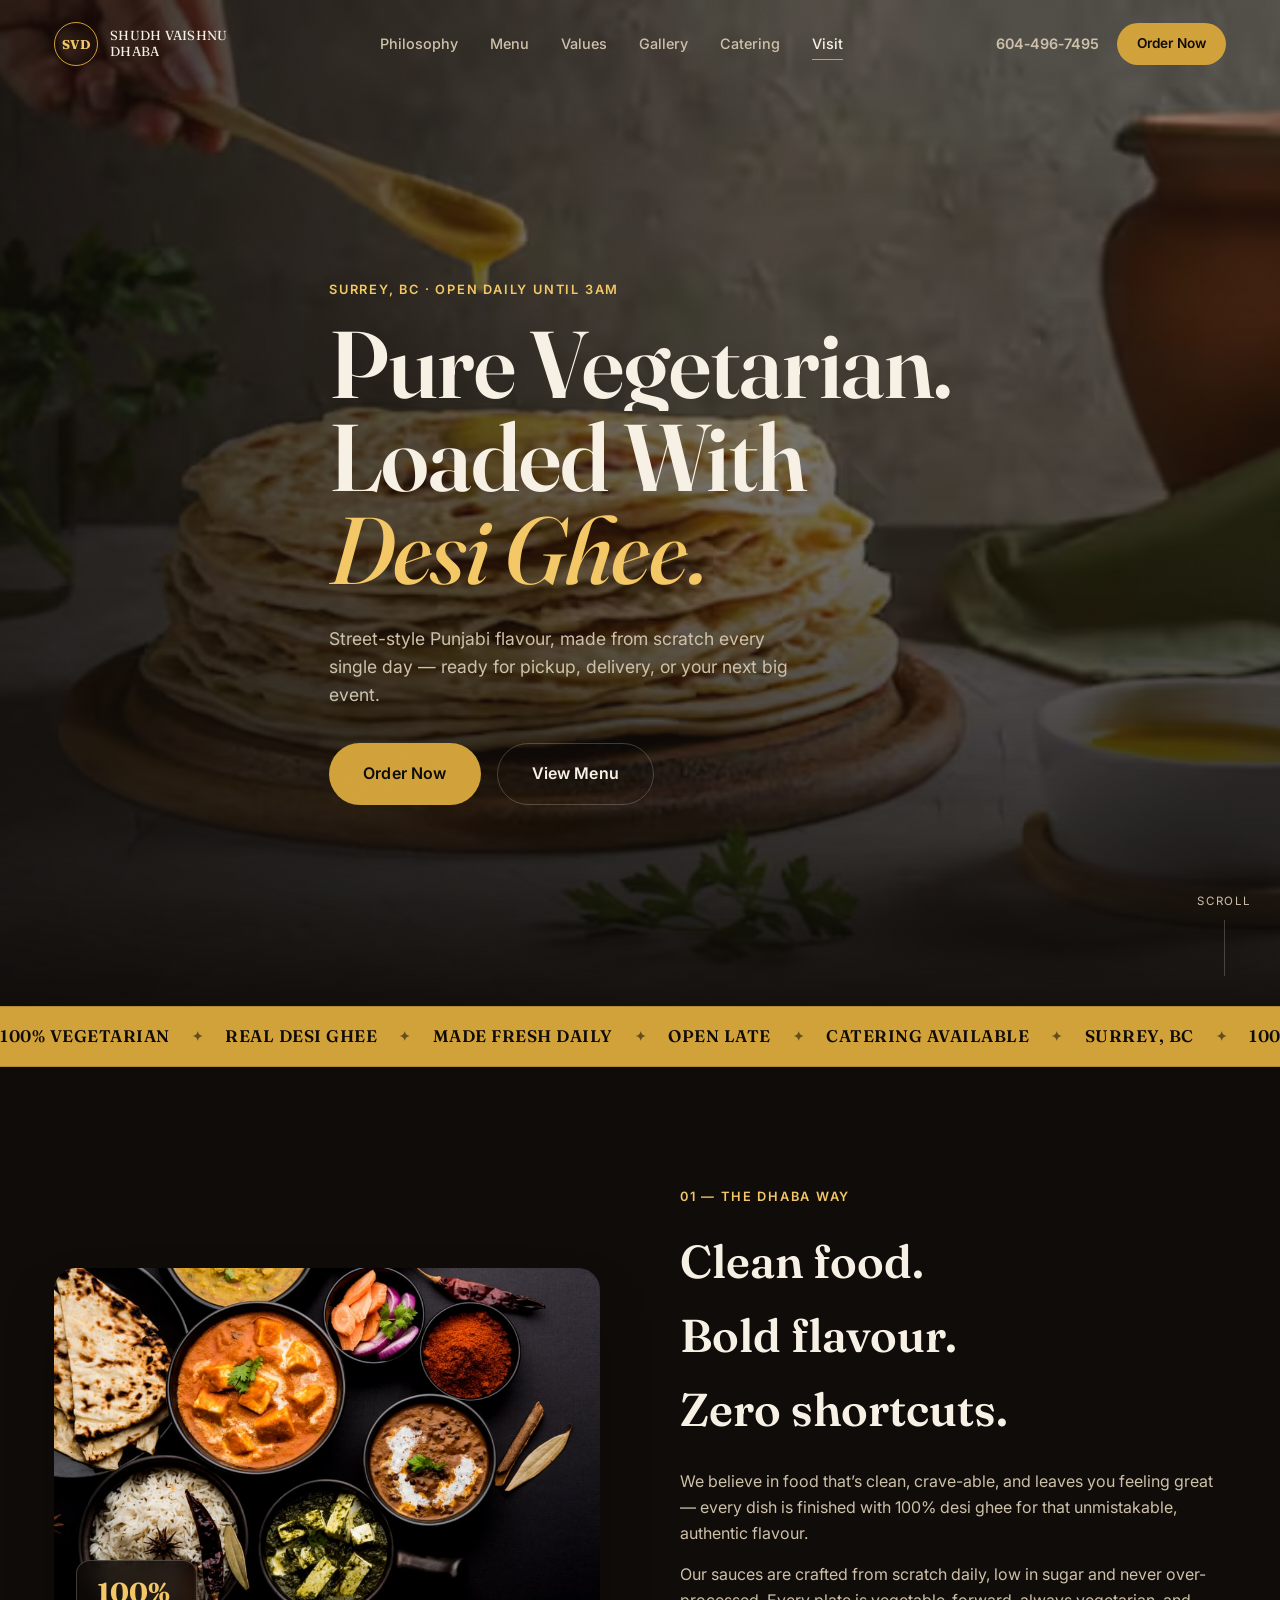
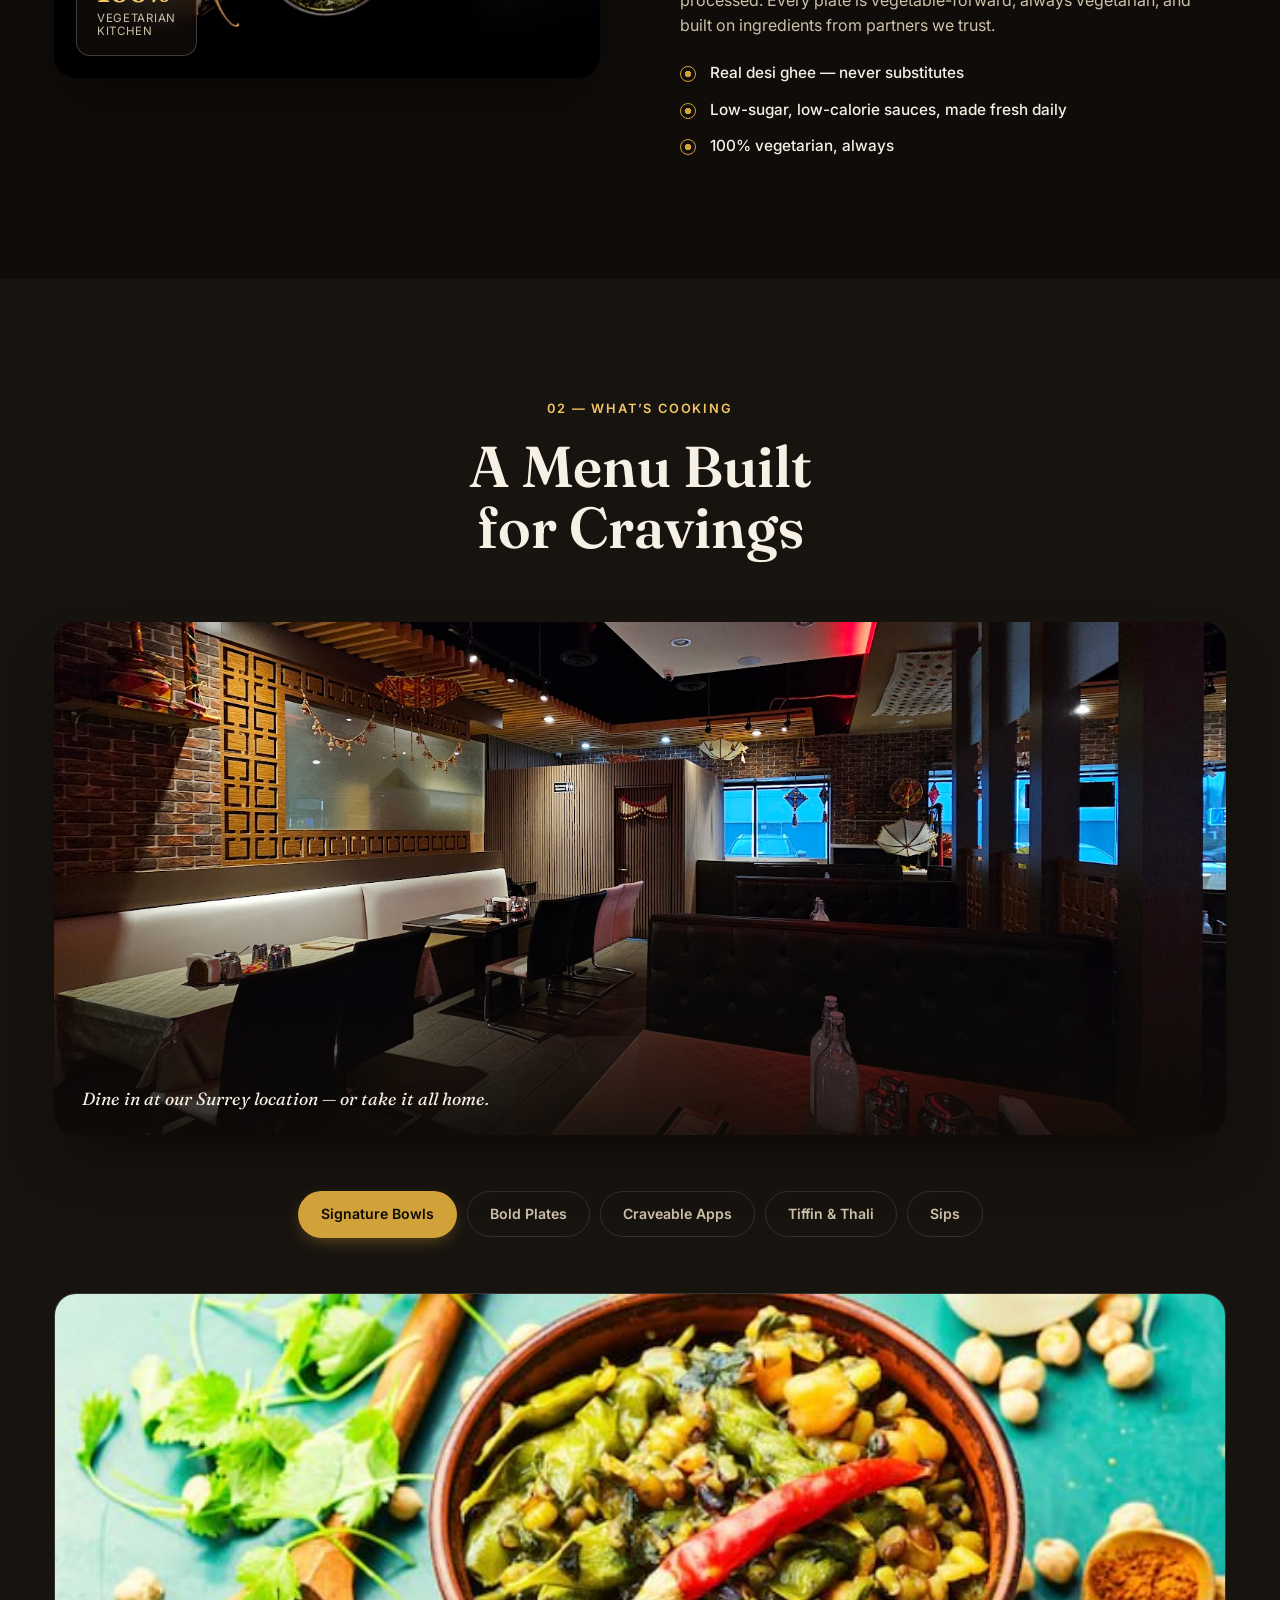
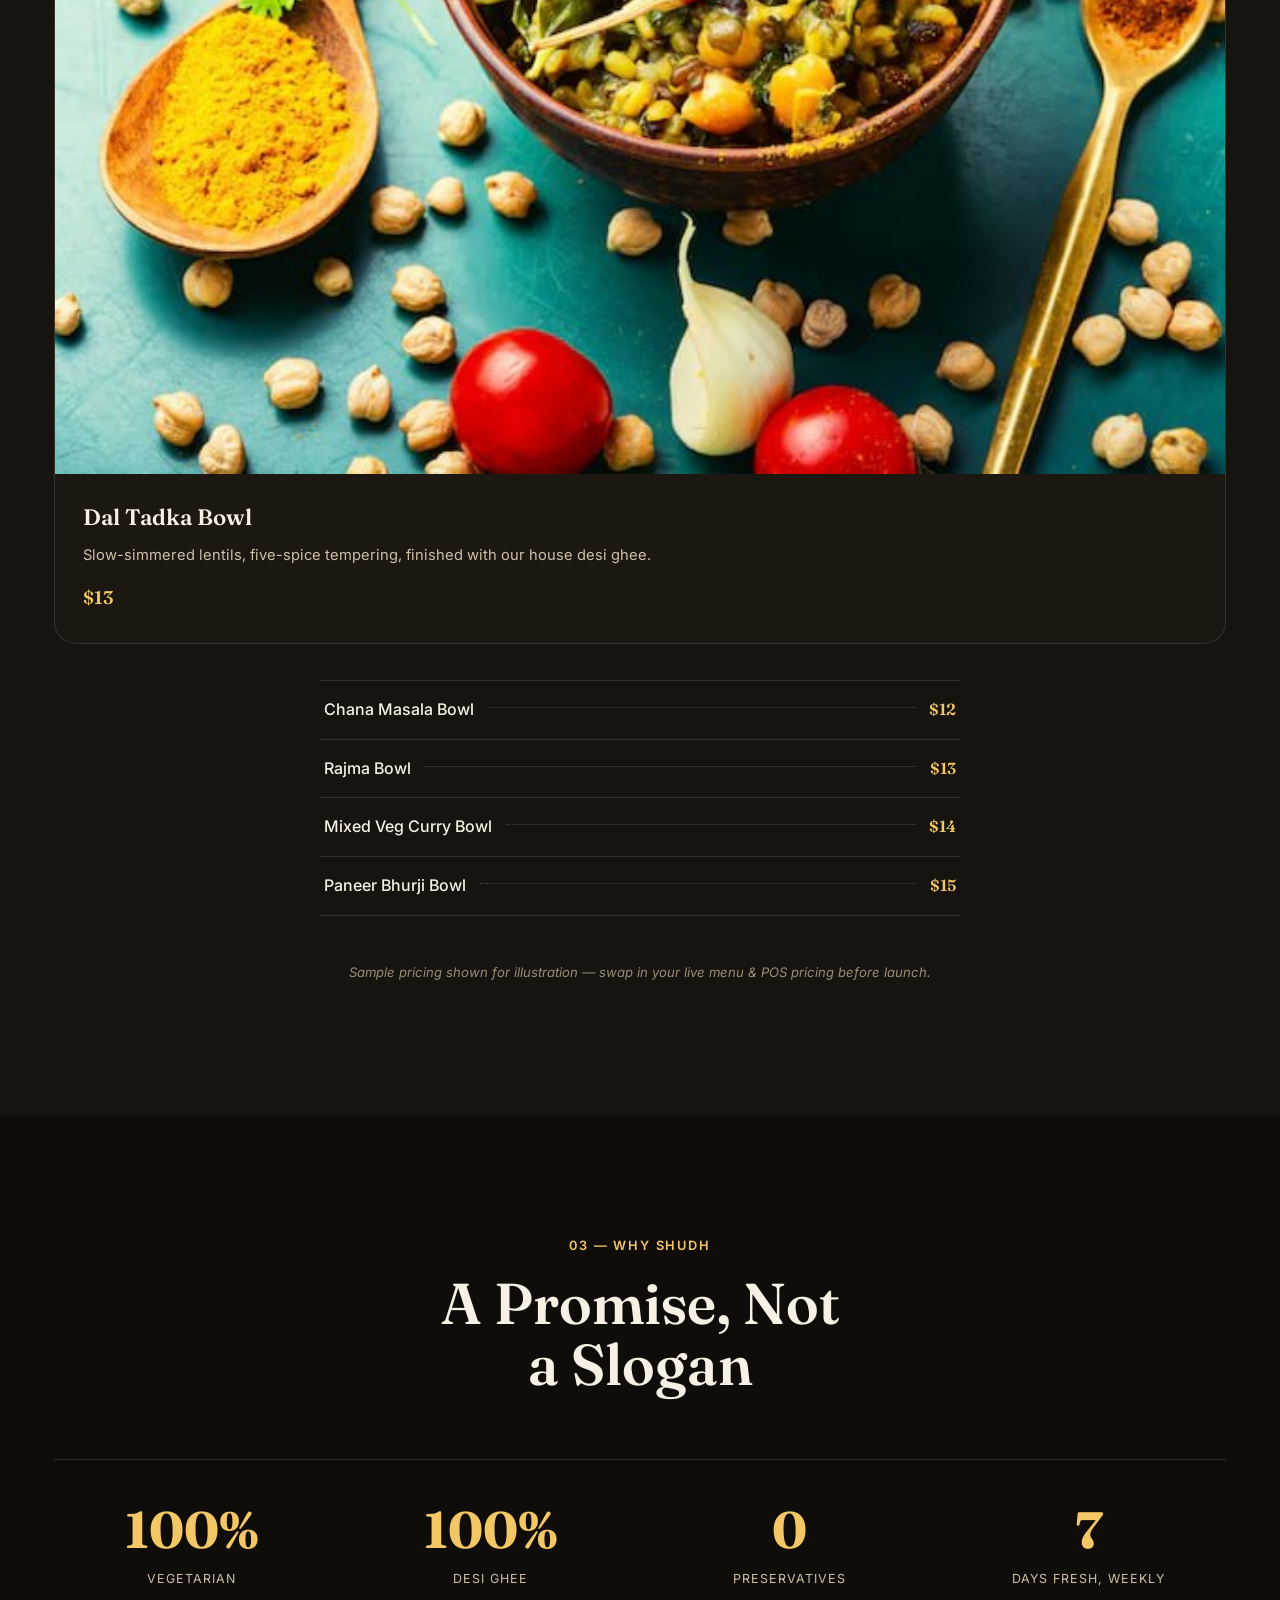
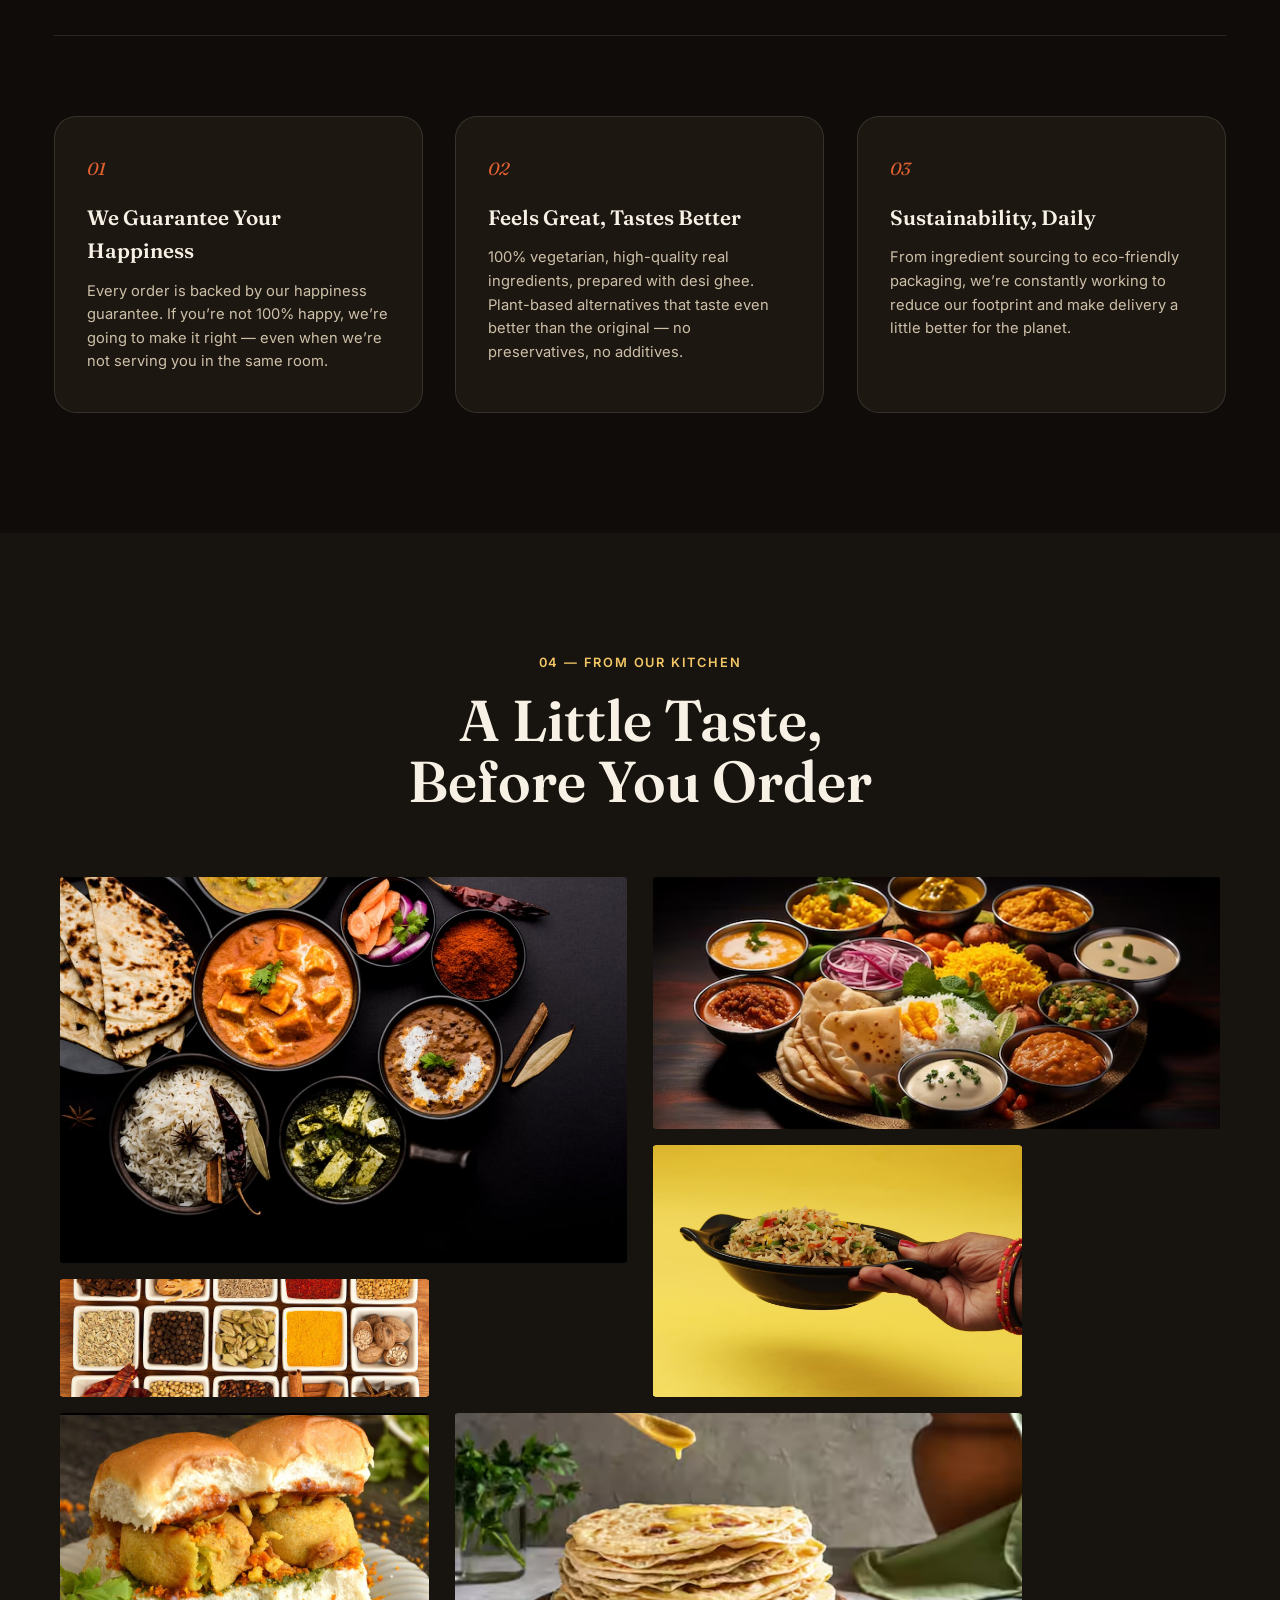
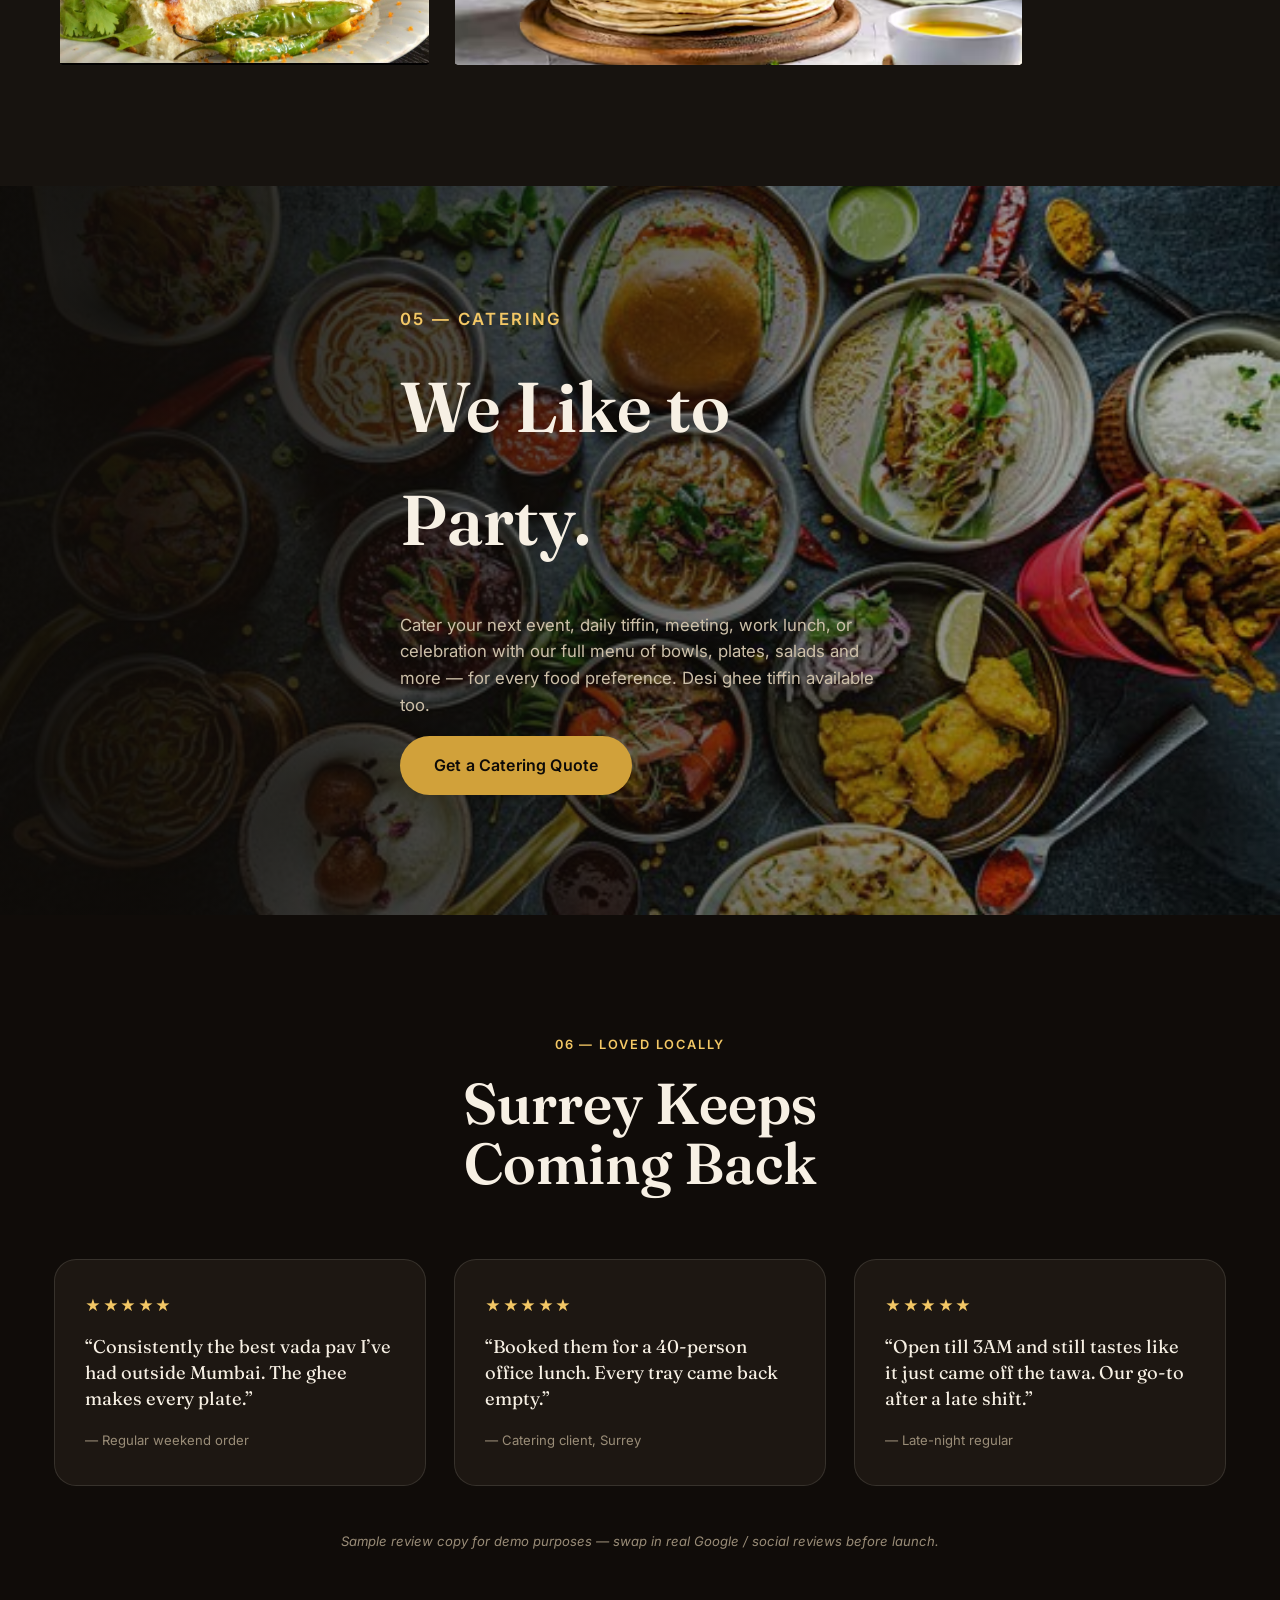
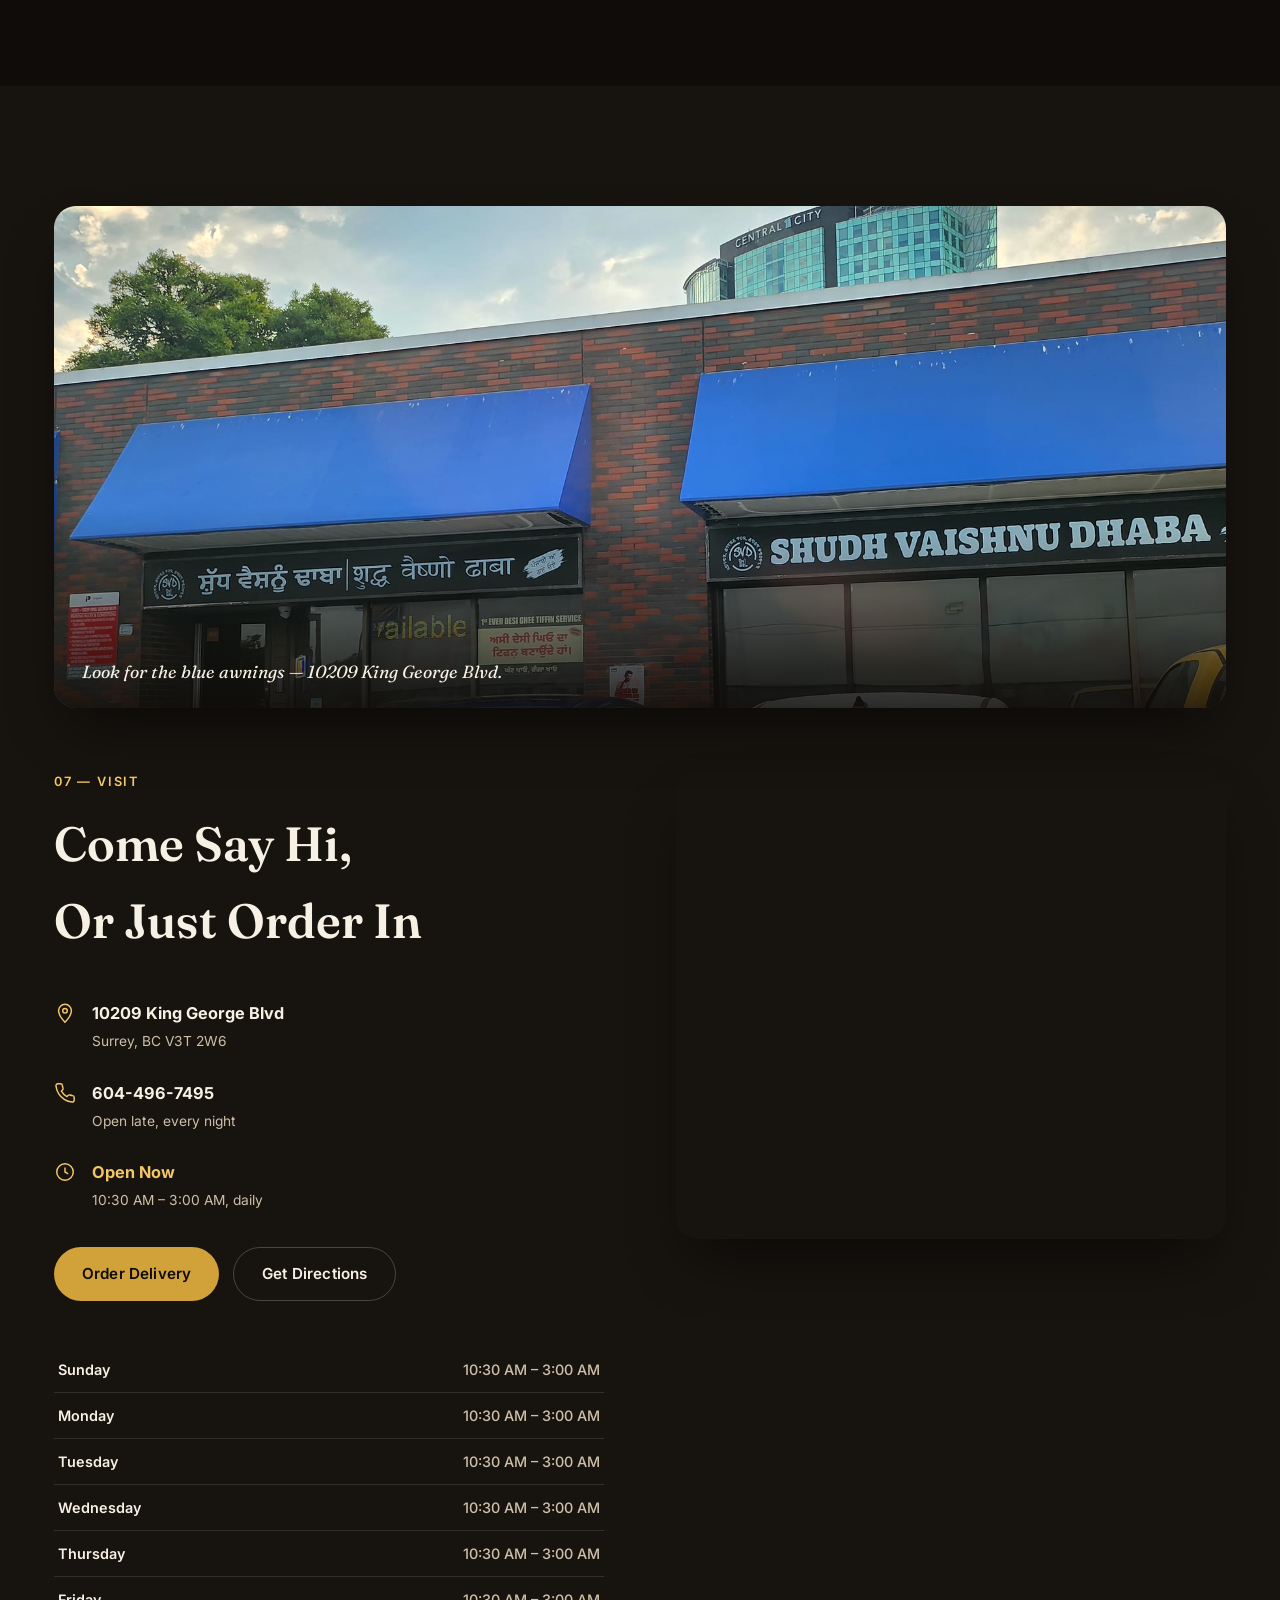
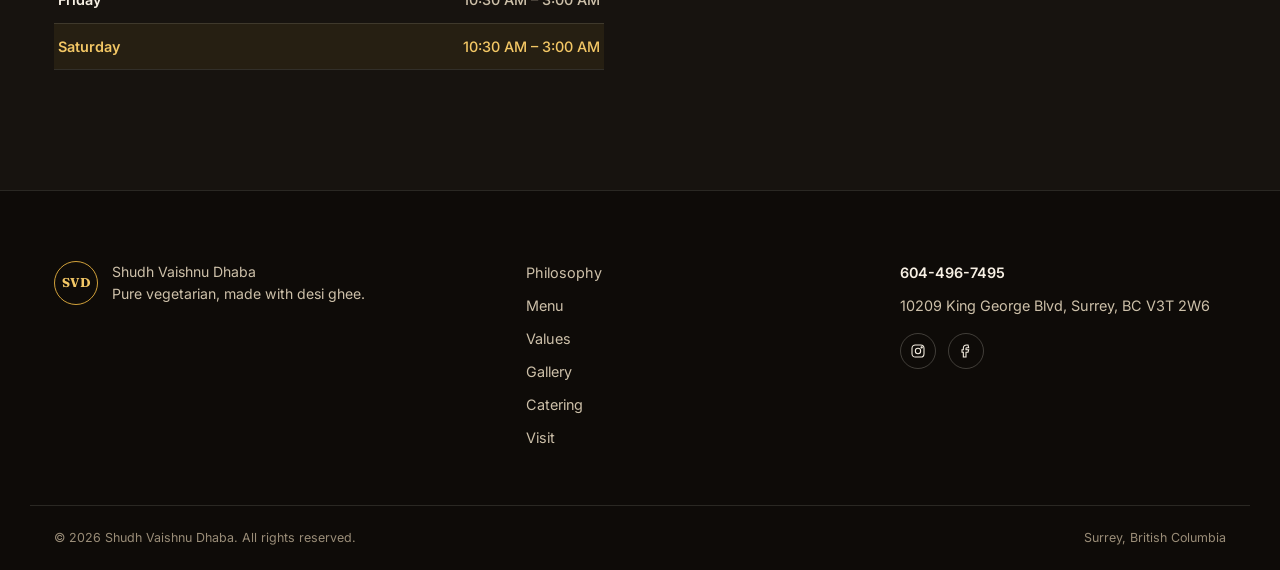
==== index.html @ 365ec369 "Initial site: Shudh Vaishnu Dhaba redesign Editorial dark-premium restaurant site with real menu pho" ====
<!doctype html>
<html lang="en">
<head>
<meta charset="UTF-8">
<meta name="viewport" content="width=device-width, initial-scale=1.0">
<title>Shudh Vaishnu Dhaba — Pure Vegetarian, Made With Desi Ghee | Surrey, BC</title>
<meta name="description" content="Shudh Vaishnu Dhaba serves 100% vegetarian, desi-ghee-forward Indian street food in Surrey, BC. Order pickup or delivery, or book catering for your next event.">
<link rel="preconnect" href="https://fonts.googleapis.com">
<link rel="preconnect" href="https://fonts.gstatic.com" crossorigin>
<link href="https://fonts.googleapis.com/css2?family=Fraunces:ital,opsz,wght@0,9..144,300;0,9..144,500;0,9..144,600;0,9..144,700;0,9..144,900;1,9..144,500;1,9..144,600&family=Inter:wght@400;500;600;700;800&display=swap" rel="stylesheet">
<link rel="stylesheet" href="assets/css/style.css">
</head>
<body>

<div class="grain" aria-hidden="true"></div>

<a class="skip-link" href="#main">Skip to content</a>

<header class="site-header" id="siteHeader">
  <div class="header-inner container">
    <a href="#home" class="brand">
      <span class="brand-mark">SVD</span>
      <span class="brand-name">Shudh Vaishnu<br>Dhaba</span>
    </a>

    <nav class="main-nav" id="mainNav" aria-label="Primary">
      <a href="#philosophy" data-nav>Philosophy</a>
      <a href="#menu" data-nav>Menu</a>
      <a href="#values" data-nav>Values</a>
      <a href="#gallery" data-nav>Gallery</a>
      <a href="#catering" data-nav>Catering</a>
      <a href="#visit" data-nav>Visit</a>
    </nav>

    <div class="header-actions">
      <a href="tel:+16044967495" class="header-phone">604&#8209;496&#8209;7495</a>
      <a href="#visit" class="btn btn-primary btn-sm">Order Now</a>
      <button class="nav-toggle" id="navToggle" aria-label="Toggle menu" aria-expanded="false" aria-controls="mobileNav">
        <span></span><span></span><span></span>
      </button>
    </div>
  </div>
</header>

<div class="mobile-nav" id="mobileNav">
  <nav aria-label="Mobile">
    <a href="#philosophy" data-nav>Philosophy</a>
    <a href="#menu" data-nav>Menu</a>
    <a href="#values" data-nav>Values</a>
    <a href="#gallery" data-nav>Gallery</a>
    <a href="#catering" data-nav>Catering</a>
    <a href="#visit" data-nav>Visit</a>
  </nav>
  <div class="mobile-nav-footer">
    <a href="tel:+16044967495" class="btn btn-outline">Call 604-496-7495</a>
    <a href="#visit" class="btn btn-primary">Order Now</a>
  </div>
</div>

<main id="main">

  <!-- HERO -->
  <section class="hero" id="home">
    <div class="hero-bg" style="background-image:url('assets/img/ghee-on-chapati.png')"></div>
    <div class="hero-overlay"></div>
    <div class="hero-content container">
      <p class="eyebrow reveal">Surrey, BC &middot; Open Daily Until 3AM</p>
      <h1 class="hero-title">
        <span class="line reveal">Pure Vegetarian.</span>
        <span class="line reveal" style="--d:.12s">Loaded With</span>
        <span class="line reveal accent-text" style="--d:.24s">Desi&nbsp;Ghee.</span>
      </h1>
      <p class="hero-sub reveal" style="--d:.36s">Street-style Punjabi flavour, made from scratch every single day — ready for pickup, delivery, or your next big event.</p>
      <div class="hero-actions reveal" style="--d:.48s">
        <a href="#visit" class="btn btn-primary btn-lg">Order Now</a>
        <a href="#menu" class="btn btn-outline btn-lg">View Menu</a>
      </div>
    </div>
    <a href="#philosophy" class="hero-scroll" aria-label="Scroll to content">
      <span>Scroll</span>
      <div class="scroll-line"><i></i></div>
    </a>
  </section>

  <!-- MARQUEE -->
  <div class="marquee" aria-hidden="true">
    <div class="marquee-track">
      <span>100% Vegetarian</span><span class="dot">&#10022;</span>
      <span>Real Desi Ghee</span><span class="dot">&#10022;</span>
      <span>Made Fresh Daily</span><span class="dot">&#10022;</span>
      <span>Open Late</span><span class="dot">&#10022;</span>
      <span>Catering Available</span><span class="dot">&#10022;</span>
      <span>Surrey, BC</span><span class="dot">&#10022;</span>
      <span>100% Vegetarian</span><span class="dot">&#10022;</span>
      <span>Real Desi Ghee</span><span class="dot">&#10022;</span>
      <span>Made Fresh Daily</span><span class="dot">&#10022;</span>
      <span>Open Late</span><span class="dot">&#10022;</span>
      <span>Catering Available</span><span class="dot">&#10022;</span>
      <span>Surrey, BC</span><span class="dot">&#10022;</span>
    </div>
  </div>

  <!-- PHILOSOPHY -->
  <section class="philosophy" id="philosophy">
    <div class="container split">
      <div class="split-media reveal">
        <img src="assets/img/iconic-dishes.jpg" alt="Paneer butter masala, dal makhani, palak paneer, naan and rice served at Shudh Vaishnu Dhaba" loading="lazy" width="1000" height="667">
        <div class="media-badge">
          <strong>100%</strong>
          <span>Vegetarian<br>Kitchen</span>
        </div>
      </div>
      <div class="split-text">
        <p class="eyebrow reveal">01 &mdash; The Dhaba Way</p>
        <h2 class="reveal">Clean food.<br>Bold flavour.<br>Zero shortcuts.</h2>
        <p class="reveal">We believe in food that&rsquo;s clean, crave-able, and leaves you feeling great &mdash; every dish is finished with 100% desi ghee for that unmistakable, authentic flavour.</p>
        <p class="reveal">Our sauces are crafted from scratch daily, low in sugar and never over-processed. Every plate is vegetable-forward, always vegetarian, and built on ingredients from partners we trust.</p>
        <ul class="tick-list reveal">
          <li>Real desi ghee &mdash; never substitutes</li>
          <li>Low-sugar, low-calorie sauces, made fresh daily</li>
          <li>100% vegetarian, always</li>
        </ul>
      </div>
    </div>
  </section>

  <!-- MENU -->
  <section class="menu-section" id="menu">
    <div class="container">
      <p class="eyebrow reveal center">02 &mdash; What&rsquo;s Cooking</p>
      <h2 class="section-title reveal center">A Menu Built<br>for Cravings</h2>

      <figure class="menu-ambiance reveal">
        <img src="assets/img/interior-dining-room.jpg" alt="Dining room interior at Shudh Vaishnu Dhaba, Surrey" loading="lazy" width="1600" height="1200">
        <figcaption>Dine in at our Surrey location &mdash; or take it all home.</figcaption>
      </figure>

      <div class="menu-tabs reveal" role="tablist" aria-label="Menu categories">
        <button class="tab-btn active" data-tab="bowls" role="tab" aria-selected="true">Signature Bowls</button>
        <button class="tab-btn" data-tab="plates" role="tab" aria-selected="false">Bold Plates</button>
        <button class="tab-btn" data-tab="apps" role="tab" aria-selected="false">Craveable Apps</button>
        <button class="tab-btn" data-tab="tiffin" role="tab" aria-selected="false">Tiffin &amp; Thali</button>
        <button class="tab-btn" data-tab="sips" role="tab" aria-selected="false">Sips</button>
      </div>

      <div class="menu-panels">

        <div class="menu-panel active" data-panel="bowls">
          <div class="dish-feature">
            <div class="dish-feature-media"><img src="assets/img/dish-5.jpg" alt="Dal tadka bowl with lentils, chickpeas and green chili, finished with desi ghee" loading="lazy" width="700" height="466"></div>
            <div class="dish-feature-text">
              <h3>Dal Tadka Bowl</h3>
              <p>Slow-simmered lentils, five-spice tempering, finished with our house desi ghee.</p>
              <span class="price">$13</span>
            </div>
          </div>
          <ul class="dish-list">
            <li><span>Chana Masala Bowl</span><i></i><span class="price">$12</span></li>
            <li><span>Rajma Bowl</span><i></i><span class="price">$13</span></li>
            <li><span>Mixed Veg Curry Bowl</span><i></i><span class="price">$14</span></li>
            <li><span>Paneer Bhurji Bowl</span><i></i><span class="price">$15</span></li>
          </ul>
        </div>

        <div class="menu-panel" data-panel="plates">
          <div class="dish-feature-grid">
            <div class="dish-feature">
              <div class="dish-feature-media"><img src="assets/img/thali-spread.jpg" alt="Mumbai-style vada pav with green chutney and fried chili" loading="lazy" width="700" height="466"></div>
              <div class="dish-feature-text">
                <h3>Mumbai Vada Pav</h3>
                <p>Crisp potato vada, green chutney, tamarind, toasted pav.</p>
                <span class="price">$6</span>
              </div>
            </div>
            <div class="dish-feature">
              <div class="dish-feature-media"><img src="assets/img/dish-3.jpg" alt="Loaded pav bhaji topped with butter, served with buttered rolls" loading="lazy" width="700" height="466"></div>
              <div class="dish-feature-text">
                <h3>Loaded Pav Bhaji</h3>
                <p>Buttery mashed vegetable medley, soft pav rolls, a knob of desi ghee.</p>
                <span class="price">$13</span>
              </div>
            </div>
          </div>
          <ul class="dish-list">
            <li><span>Paneer Butter Masala Plate</span><i></i><span class="price">$16</span></li>
            <li><span>Palak Paneer Plate</span><i></i><span class="price">$15</span></li>
            <li><span>Chole Bhature</span><i></i><span class="price">$14</span></li>
          </ul>
        </div>

        <div class="menu-panel" data-panel="apps">
          <div class="dish-feature">
            <div class="dish-feature-media"><img src="assets/img/dish-4.jpg" alt="Six pani puri shells with tamarind water and chickpea filling" loading="lazy" width="700" height="466"></div>
            <div class="dish-feature-text">
              <h3>Pani Puri, 6pc</h3>
              <p>Crisp puris, spiced mint water, tangy tamarind, potato-chana filling.</p>
              <span class="price">$8</span>
            </div>
          </div>
          <ul class="dish-list">
            <li><span>Sev Puri</span><i></i><span class="price">$9</span></li>
            <li><span>Bhel Puri</span><i></i><span class="price">$9</span></li>
            <li><span>Samosa Chaat</span><i></i><span class="price">$10</span></li>
            <li><span>Dahi Puri</span><i></i><span class="price">$9</span></li>
          </ul>
        </div>

        <div class="menu-panel" data-panel="tiffin">
          <div class="dish-feature">
            <div class="dish-feature-media"><img src="assets/img/thali.jpg" alt="Desi ghee tiffin tray with dal, sabzi, rice, roti and accompaniments" loading="lazy" width="700" height="466"></div>
            <div class="dish-feature-text">
              <h3>Desi Ghee Tiffin</h3>
              <p>Rotating daily thali &mdash; dal, sabzi, rice, roti, and a sweet &mdash; packed fresh for pickup.</p>
              <span class="price">$19</span>
            </div>
          </div>
          <ul class="dish-list">
            <li><span>Weekly Tiffin Subscription (5-day)</span><i></i><span class="price">Ask in store</span></li>
            <li><span>Party Thali Trays</span><i></i><span class="price">Custom pricing</span></li>
          </ul>
        </div>

        <div class="menu-panel" data-panel="sips">
          <div class="dish-feature">
            <div class="dish-feature-media"><img src="assets/img/strawberry-milkshake.webp" alt="Thick strawberry milkshake topped with whipped cream" loading="lazy" width="700" height="466"></div>
            <div class="dish-feature-text">
              <h3>Strawberry Milkshake</h3>
              <p>Real strawberries, thick and creamy, zero shortcuts.</p>
              <span class="price">$7</span>
            </div>
          </div>
          <ul class="dish-list">
            <li><span>Mango Lassi</span><i></i><span class="price">$6</span></li>
            <li><span>Masala Chai</span><i></i><span class="price">$4</span></li>
            <li><span>Rose Falooda</span><i></i><span class="price">$8</span></li>
          </ul>
        </div>

      </div>

      <p class="menu-note reveal center">Sample pricing shown for illustration &mdash; swap in your live menu &amp; POS pricing before launch.</p>
    </div>
  </section>

  <!-- VALUES -->
  <section class="values" id="values">
    <div class="container">
      <p class="eyebrow reveal center">03 &mdash; Why Shudh</p>
      <h2 class="section-title reveal center">A Promise, Not<br>a Slogan</h2>

      <div class="stat-row reveal">
        <div class="stat"><strong>100%</strong><span>Vegetarian</span></div>
        <div class="stat"><strong>100%</strong><span>Desi Ghee</span></div>
        <div class="stat"><strong>0</strong><span>Preservatives</span></div>
        <div class="stat"><strong>7</strong><span>Days Fresh, Weekly</span></div>
      </div>

      <div class="value-grid">
        <article class="value-card reveal">
          <span class="value-num">01</span>
          <h3>We Guarantee Your Happiness</h3>
          <p>Every order is backed by our happiness guarantee. If you&rsquo;re not 100% happy, we&rsquo;re going to make it right &mdash; even when we&rsquo;re not serving you in the same room.</p>
        </article>
        <article class="value-card reveal" style="--d:.1s">
          <span class="value-num">02</span>
          <h3>Feels Great, Tastes Better</h3>
          <p>100% vegetarian, high-quality real ingredients, prepared with desi ghee. Plant-based alternatives that taste even better than the original &mdash; no preservatives, no additives.</p>
        </article>
        <article class="value-card reveal" style="--d:.2s">
          <span class="value-num">03</span>
          <h3>Sustainability, Daily</h3>
          <p>From ingredient sourcing to eco-friendly packaging, we&rsquo;re constantly working to reduce our footprint and make delivery a little better for the planet.</p>
        </article>
      </div>
    </div>
  </section>

  <!-- GALLERY -->
  <section class="gallery" id="gallery">
    <div class="container">
      <p class="eyebrow reveal center">04 &mdash; From Our Kitchen</p>
      <h2 class="section-title reveal center">A Little Taste,<br>Before You Order</h2>
    </div>
    <div class="gallery-grid reveal">
      <button class="gallery-item g1" data-full="assets/img/iconic-dishes.jpg" data-caption="Paneer butter masala, dal makhani &amp; palak paneer">
        <img src="assets/img/iconic-dishes.jpg" alt="Paneer butter masala, dal makhani and palak paneer with naan" loading="lazy" width="600" height="600">
      </button>
      <button class="gallery-item g2" data-full="assets/img/holi-spread.avif" data-caption="Festival-style thali spread">
        <img src="assets/img/holi-spread.avif" alt="Assorted vegetarian dishes for a festive lunch spread" loading="lazy" width="600" height="400">
      </button>
      <button class="gallery-item g3" data-full="assets/img/hero-roti.avif" data-caption="Veg fried rice, wok-tossed to order">
        <img src="assets/img/hero-roti.avif" alt="Vegetable fried rice served in a wok-style bowl" loading="lazy" width="600" height="600">
      </button>
      <button class="gallery-item g4" data-full="assets/img/spices.jpg" data-caption="The spice box behind every dish">
        <img src="assets/img/spices.jpg" alt="Assortment of whole Indian spices" loading="lazy" width="600" height="400">
      </button>
      <button class="gallery-item g5" data-full="assets/img/thali-spread.jpg" data-caption="Mumbai vada pav, fresh off the pass">
        <img src="assets/img/thali-spread.jpg" alt="Mumbai-style vada pav sandwich" loading="lazy" width="600" height="600">
      </button>
      <button class="gallery-item g6" data-full="assets/img/ghee-on-chapati.png" data-caption="Desi ghee, poured tableside">
        <img src="assets/img/ghee-on-chapati.png" alt="Desi ghee being poured over a stack of chapati" loading="lazy" width="600" height="400">
      </button>
    </div>
  </section>

  <!-- CATERING -->
  <section class="catering" id="catering" style="background-image:url('assets/img/dish-1.jpg')">
    <div class="catering-overlay"></div>
    <div class="container catering-content">
      <p class="eyebrow reveal">05 &mdash; Catering</p>
      <h2 class="reveal">We Like to<br>Party.</h2>
      <p class="reveal">Cater your next event, daily tiffin, meeting, work lunch, or celebration with our full menu of bowls, plates, salads and more &mdash; for every food preference. Desi ghee tiffin available too.</p>
      <a href="tel:+16044967495" class="btn btn-primary btn-lg reveal">Get a Catering Quote</a>
    </div>
  </section>

  <!-- COMMUNITY -->
  <section class="community">
    <div class="container">
      <p class="eyebrow reveal center">06 &mdash; Loved Locally</p>
      <h2 class="section-title reveal center">Surrey Keeps<br>Coming Back</h2>
      <div class="quote-grid">
        <figure class="quote-card reveal">
          <div class="stars" aria-hidden="true">&#9733;&#9733;&#9733;&#9733;&#9733;</div>
          <blockquote>&ldquo;Consistently the best vada pav I&rsquo;ve had outside Mumbai. The ghee makes every plate.&rdquo;</blockquote>
          <figcaption>&mdash; Regular weekend order</figcaption>
        </figure>
        <figure class="quote-card reveal" style="--d:.1s">
          <div class="stars" aria-hidden="true">&#9733;&#9733;&#9733;&#9733;&#9733;</div>
          <blockquote>&ldquo;Booked them for a 40-person office lunch. Every tray came back empty.&rdquo;</blockquote>
          <figcaption>&mdash; Catering client, Surrey</figcaption>
        </figure>
        <figure class="quote-card reveal" style="--d:.2s">
          <div class="stars" aria-hidden="true">&#9733;&#9733;&#9733;&#9733;&#9733;</div>
          <blockquote>&ldquo;Open till 3AM and still tastes like it just came off the tawa. Our go-to after a late shift.&rdquo;</blockquote>
          <figcaption>&mdash; Late-night regular</figcaption>
        </figure>
      </div>
      <p class="menu-note reveal center">Sample review copy for demo purposes &mdash; swap in real Google / social reviews before launch.</p>
    </div>
  </section>

  <!-- VISIT -->
  <section class="visit" id="visit">
    <div class="container">
      <figure class="storefront-banner reveal">
        <img src="assets/img/storefront-exterior.jpg" alt="Shudh Vaishnu Dhaba storefront with blue awnings on King George Blvd, Surrey" loading="lazy" width="1800" height="909">
        <figcaption>Look for the blue awnings &mdash; 10209 King George Blvd.</figcaption>
      </figure>
    </div>
    <div class="container visit-grid">
      <div class="visit-info reveal">
        <p class="eyebrow">07 &mdash; Visit</p>
        <h2>Come Say Hi,<br>Or Just Order In</h2>

        <div class="info-row">
          <svg viewBox="0 0 24 24" fill="none" stroke="currentColor" stroke-width="1.6"><path d="M12 22s7-7.16 7-12.5A7 7 0 0 0 5 9.5C5 14.84 12 22 12 22Z"/><circle cx="12" cy="9.5" r="2.5"/></svg>
          <div>
            <strong>10209 King George Blvd</strong>
            <span>Surrey, BC V3T 2W6</span>
          </div>
        </div>

        <div class="info-row">
          <svg viewBox="0 0 24 24" fill="none" stroke="currentColor" stroke-width="1.6"><path d="M22 16.92v3a2 2 0 0 1-2.18 2 19.79 19.79 0 0 1-8.63-3.07 19.5 19.5 0 0 1-6-6 19.79 19.79 0 0 1-3.07-8.67A2 2 0 0 1 4.11 2h3a2 2 0 0 1 2 1.72c.13.96.36 1.9.68 2.81a2 2 0 0 1-.45 2.11L8.09 9.91a16 16 0 0 0 6 6l1.27-1.27a2 2 0 0 1 2.11-.45c.9.32 1.85.55 2.81.68A2 2 0 0 1 22 16.92Z"/></svg>
          <div>
            <strong><a href="tel:+16044967495">604-496-7495</a></strong>
            <span>Open late, every night</span>
          </div>
        </div>

        <div class="info-row">
          <svg viewBox="0 0 24 24" fill="none" stroke="currentColor" stroke-width="1.6"><circle cx="12" cy="12" r="9"/><path d="M12 7v5l3.5 2"/></svg>
          <div>
            <strong id="openStatus">Checking hours&hellip;</strong>
            <span>10:30 AM &ndash; 3:00 AM, daily</span>
          </div>
        </div>

        <div class="visit-actions">
          <a href="#" id="orderLink" class="btn btn-primary">Order Delivery</a>
          <a href="https://www.google.com/maps?q=10209+King+George+Blvd,+Surrey,+BC+V3T+2W6" target="_blank" rel="noopener" class="btn btn-outline">Get Directions</a>
        </div>

        <table class="hours-table" id="hoursTable">
          <tbody>
            <tr data-day="0"><th>Sunday</th><td>10:30 AM &ndash; 3:00 AM</td></tr>
            <tr data-day="1"><th>Monday</th><td>10:30 AM &ndash; 3:00 AM</td></tr>
            <tr data-day="2"><th>Tuesday</th><td>10:30 AM &ndash; 3:00 AM</td></tr>
            <tr data-day="3"><th>Wednesday</th><td>10:30 AM &ndash; 3:00 AM</td></tr>
            <tr data-day="4"><th>Thursday</th><td>10:30 AM &ndash; 3:00 AM</td></tr>
            <tr data-day="5"><th>Friday</th><td>10:30 AM &ndash; 3:00 AM</td></tr>
            <tr data-day="6"><th>Saturday</th><td>10:30 AM &ndash; 3:00 AM</td></tr>
          </tbody>
        </table>
      </div>

      <div class="visit-map reveal" style="--d:.1s">
        <iframe title="Map to Shudh Vaishnu Dhaba" src="https://www.google.com/maps?q=10209+King+George+Blvd,+Surrey,+BC+V3T+2W6&output=embed" loading="lazy" referrerpolicy="no-referrer-when-downgrade"></iframe>
      </div>
    </div>
  </section>

</main>

<a class="sticky-cta" id="stickyCta" href="#visit">
  <span class="sticky-cta-main">Order Now</span>
  <span class="sticky-cta-sub" id="stickyCtaStatus">&nbsp;</span>
</a>

<footer class="site-footer">
  <div class="container footer-inner">
    <div class="footer-brand">
      <span class="brand-mark">SVD</span>
      <p>Shudh Vaishnu Dhaba<br>Pure vegetarian, made with desi ghee.</p>
    </div>
    <nav class="footer-nav" aria-label="Footer">
      <a href="#philosophy" data-nav>Philosophy</a>
      <a href="#menu" data-nav>Menu</a>
      <a href="#values" data-nav>Values</a>
      <a href="#gallery" data-nav>Gallery</a>
      <a href="#catering" data-nav>Catering</a>
      <a href="#visit" data-nav>Visit</a>
    </nav>
    <div class="footer-contact">
      <a href="tel:+16044967495">604-496-7495</a>
      <span>10209 King George Blvd, Surrey, BC V3T 2W6</span>
      <div class="footer-social">
        <a href="#" aria-label="Instagram"><svg viewBox="0 0 24 24" fill="none" stroke="currentColor" stroke-width="1.6"><rect x="3" y="3" width="18" height="18" rx="5"/><circle cx="12" cy="12" r="4"/><circle cx="17.5" cy="6.5" r="1"/></svg></a>
        <a href="#" aria-label="Facebook"><svg viewBox="0 0 24 24" fill="none" stroke="currentColor" stroke-width="1.6"><path d="M15 3h-2a5 5 0 0 0-5 5v2H6v4h2v7h4v-7h3l1-4h-4V8a1 1 0 0 1 1-1h3Z"/></svg></a>
      </div>
    </div>
  </div>
  <div class="footer-bottom container">
    <span>&copy; <span id="year"></span> Shudh Vaishnu Dhaba. All rights reserved.</span>
    <span>Surrey, British Columbia</span>
  </div>
</footer>

<div class="lightbox" id="lightbox" role="dialog" aria-modal="true" aria-hidden="true">
  <button class="lightbox-close" id="lightboxClose" aria-label="Close">&times;</button>
  <button class="lightbox-nav lightbox-prev" id="lightboxPrev" aria-label="Previous image">&#8249;</button>
  <img id="lightboxImg" src="" alt="">
  <p class="lightbox-caption" id="lightboxCaption"></p>
  <button class="lightbox-nav lightbox-next" id="lightboxNext" aria-label="Next image">&#8250;</button>
</div>

<script src="assets/js/main.js"></script>
</body>
</html>
---- assets/css/style.css ----
/* ============================================================
   Shudh Vaishnu Dhaba — design tokens
   ============================================================ */
:root{
  --ink:#0e0b08;
  --bg:#100c09;
  --bg-alt:#17130f;
  --panel:#1d1712;
  --panel-2:#241d16;
  --cream:#f7f0e4;
  --cream-dim:#cdc0a9;
  --cream-faint:#9a8d78;
  --gold:#d1a13a;
  --gold-bright:#f3c765;
  --ember:#c14a24;
  --ember-bright:#e2612f;
  --line:rgba(247,240,228,0.12);
  --line-strong:rgba(247,240,228,0.22);
  --radius-lg:22px;
  --radius-md:14px;
  --radius-sm:8px;
  --container:1220px;
  --shadow-lg:0 30px 60px -20px rgba(0,0,0,.6);
  --ease:cubic-bezier(.16,.84,.44,1);
  --font-display:"Fraunces", ui-serif, Georgia, serif;
  --font-body:"Inter", -apple-system, BlinkMacSystemFont, "Segoe UI", sans-serif;
}

/* ============================================================
   Reset
   ============================================================ */
*,*::before,*::after{box-sizing:border-box;}
html{scroll-behavior:smooth;}
body{
  margin:0;
  background:var(--bg);
  color:var(--cream);
  font-family:var(--font-body);
  font-size:16px;
  line-height:1.6;
  -webkit-font-smoothing:antialiased;
  overflow-x:hidden;
}
img{max-width:100%;display:block;}
a{color:inherit;text-decoration:none;}
ul{list-style:none;margin:0;padding:0;}
button{font:inherit;color:inherit;background:none;border:none;cursor:pointer;}
h1,h2,h3{font-family:var(--font-display);font-weight:600;margin:0 0 .5em;color:var(--cream);}
p{margin:0 0 1em;color:var(--cream-dim);}
svg{width:22px;height:22px;flex-shrink:0;}
.container{max-width:var(--container);margin-inline:auto;padding-inline:24px;}

.skip-link{
  position:absolute;left:-999px;top:0;background:var(--gold);color:var(--ink);
  padding:10px 18px;z-index:999;border-radius:0 0 8px 0;font-weight:700;
}
.skip-link:focus{left:0;}

/* ambient cursor glow — follows the pointer on desktop, adds warm light without touching content */
.cursor-glow{
  position:fixed;inset:0;pointer-events:none;z-index:3;
  background:radial-gradient(560px circle at var(--mx,50%) var(--my,50%), rgba(243,199,101,.11), transparent 62%);
  mix-blend-mode:screen;
  opacity:0;transition:opacity .5s;
}
.cursor-glow.active{opacity:1;}

/* film-grain overlay for editorial texture */
.grain{
  position:fixed;inset:0;pointer-events:none;z-index:9999;opacity:.05;mix-blend-mode:overlay;
  background-image:url("data:image/svg+xml,%3Csvg xmlns='http://www.w3.org/2000/svg' width='140' height='140'%3E%3Cfilter id='n'%3E%3CfeTurbulence type='fractalNoise' baseFrequency='0.9' numOctaves='2' stitchTiles='stitch'/%3E%3C/filter%3E%3Crect width='100%25' height='100%25' filter='url(%23n)'/%3E%3C/svg%3E");
}

/* ============================================================
   Buttons
   ============================================================ */
.btn{
  display:inline-flex;align-items:center;justify-content:center;gap:8px;
  padding:14px 28px;border-radius:100px;font-weight:600;font-size:.95rem;
  letter-spacing:.01em;transition:transform .35s var(--ease), background .3s, border-color .3s, color .3s;
  white-space:nowrap;position:relative;overflow:hidden;isolation:isolate;
}
.btn::after{
  content:"";position:absolute;top:0;left:-60%;width:35%;height:100%;
  background:linear-gradient(120deg, transparent, rgba(255,255,255,.45), transparent);
  transform:skewX(-18deg);transition:left .65s var(--ease);pointer-events:none;
}
.btn:hover::after{left:130%;}
.btn-primary{background:var(--gold);color:var(--ink);}
.btn-primary:hover{background:var(--gold-bright);transform:translateY(-2px);}
.btn-outline{border:1.5px solid var(--line-strong);color:var(--cream);}
.btn-outline:hover{border-color:var(--gold);color:var(--gold-bright);transform:translateY(-2px);}
.btn-sm{padding:10px 20px;font-size:.85rem;}
.btn-lg{padding:17px 34px;font-size:1rem;}

/* ============================================================
   Header
   ============================================================ */
.site-header{
  position:fixed;top:0;left:0;right:0;z-index:500;
  padding:22px 0;transition:padding .4s var(--ease), background .4s var(--ease), border-color .4s var(--ease);
  border-bottom:1px solid transparent;
}
.site-header.scrolled{
  padding:12px 0;background:rgba(16,12,9,.86);backdrop-filter:blur(14px);
  border-bottom-color:var(--line);
}
.header-inner{display:flex;align-items:center;justify-content:space-between;gap:24px;}
.brand{display:flex;align-items:center;gap:12px;}
.brand-mark{
  width:44px;height:44px;border-radius:50%;border:1.5px solid var(--gold);
  display:flex;align-items:center;justify-content:center;
  font-family:var(--font-display);font-weight:700;font-size:.8rem;letter-spacing:.03em;color:var(--gold-bright);
  flex-shrink:0;
}
.brand-name{
  font-family:var(--font-display);font-size:.82rem;line-height:1.2;letter-spacing:.02em;
  text-transform:uppercase;color:var(--cream);
}
.main-nav{display:flex;gap:32px;}
.main-nav a{
  font-size:.9rem;font-weight:500;color:var(--cream-dim);position:relative;padding:4px 0;
  transition:color .25s;
}
.main-nav a::after{
  content:"";position:absolute;left:0;bottom:0;height:1px;width:0;background:var(--gold);
  transition:width .3s var(--ease);
}
.main-nav a:hover,.main-nav a.active{color:var(--cream);}
.main-nav a:hover::after,.main-nav a.active::after{width:100%;}

.header-actions{display:flex;align-items:center;gap:18px;}
.header-phone{font-size:.9rem;font-weight:600;color:var(--cream-dim);transition:color .25s;}
.header-phone:hover{color:var(--gold-bright);}

.nav-toggle{
  display:none;flex-direction:column;justify-content:center;gap:5px;width:38px;height:38px;
}
.nav-toggle span{width:100%;height:2px;background:var(--cream);transition:transform .3s var(--ease), opacity .3s;}
.nav-toggle[aria-expanded="true"] span:nth-child(1){transform:translateY(7px) rotate(45deg);}
.nav-toggle[aria-expanded="true"] span:nth-child(2){opacity:0;}
.nav-toggle[aria-expanded="true"] span:nth-child(3){transform:translateY(-7px) rotate(-45deg);}

.mobile-nav{
  position:fixed;inset:0;z-index:490;background:var(--ink);
  display:flex;flex-direction:column;justify-content:space-between;padding:110px 32px 40px;
  overflow-y:auto;visibility:hidden;
  transform:translateY(-100%);
  transition:transform .5s var(--ease), visibility 0s linear .5s;
}
.mobile-nav.open{
  transform:translateY(0);visibility:visible;
  transition:transform .5s var(--ease), visibility 0s linear 0s;
}
.mobile-nav nav{display:flex;flex-direction:column;gap:8px;}
.mobile-nav a{
  font-family:var(--font-display);font-size:2.2rem;font-weight:500;color:var(--cream);
  padding:10px 0;border-bottom:1px solid var(--line);
}
.mobile-nav-footer{display:flex;flex-direction:column;gap:14px;margin-top:40px;}
.mobile-nav-footer .btn{width:100%;}

/* ============================================================
   Hero
   ============================================================ */
.hero{
  position:relative;min-height:100svh;display:flex;align-items:flex-end;overflow:hidden;
}
.hero-bg{
  position:absolute;inset:0;background-size:cover;background-position:center 65%;
  transform:scale(1.08);animation:heroZoom 18s ease-out forwards;
}
@keyframes heroZoom{to{transform:scale(1);}}
.hero-overlay{
  position:absolute;inset:0;
  background:
    linear-gradient(0deg, rgba(14,11,8,.97) 0%, rgba(14,11,8,.55) 45%, rgba(14,11,8,.35) 100%),
    linear-gradient(100deg, rgba(14,11,8,.75) 0%, rgba(14,11,8,.15) 55%);
}
.hero-content{position:relative;z-index:2;padding-bottom:9vh;padding-top:160px;}
.eyebrow{
  font-size:.8rem;text-transform:uppercase;letter-spacing:.14em;font-weight:600;
  color:var(--gold-bright);margin-bottom:18px;
}
.eyebrow.center{text-align:center;}
.hero-title{
  font-size:clamp(2.8rem, 7.4vw, 6.4rem);line-height:.98;font-weight:600;letter-spacing:-.01em;
  margin-bottom:28px;
}
.hero-title .line{display:block;overflow:hidden;}
.accent-text{color:var(--gold-bright);font-style:italic;font-weight:500;}
.hero-sub{
  max-width:480px;font-size:1.1rem;color:var(--cream-dim);margin-bottom:34px;
}
.hero-actions{display:flex;gap:16px;flex-wrap:wrap;}

.hero-scroll{
  position:absolute;right:28px;bottom:30px;z-index:2;display:flex;flex-direction:column;
  align-items:center;gap:10px;color:var(--cream-dim);font-size:.72rem;letter-spacing:.14em;
  text-transform:uppercase;
}
.scroll-line{width:1px;height:56px;background:var(--line-strong);position:relative;overflow:hidden;}
.scroll-line i{position:absolute;top:-56px;left:0;width:100%;height:100%;background:var(--gold-bright);animation:scrollLine 2.4s ease-in-out infinite;}
@keyframes scrollLine{
  0%{top:-56px;}
  50%{top:0;}
  100%{top:56px;}
}

/* ============================================================
   Marquee
   ============================================================ */
.marquee{
  background:var(--gold);color:var(--ink);overflow:hidden;white-space:nowrap;
  padding:16px 0;border-block:1px solid rgba(14,11,8,.15);
}
.marquee-track{
  display:inline-flex;align-items:center;gap:22px;
  animation:marquee 32s linear infinite;
  font-family:var(--font-display);font-weight:600;font-size:1.05rem;text-transform:uppercase;letter-spacing:.03em;
}
.marquee-track .dot{opacity:.55;font-size:.8rem;}
@keyframes marquee{
  from{transform:translateX(0);}
  to{transform:translateX(-50%);}
}

/* ============================================================
   Reveal-on-scroll
   ============================================================ */
.reveal{
  opacity:0;--reveal-y:28px;
  transform:translateY(var(--reveal-y));
  transition:opacity .8s var(--ease), transform .8s var(--ease);
  transition-delay:var(--d,0s);
}
.reveal.in-view{opacity:1;--reveal-y:0px;}

/* ============================================================
   Section scaffolding
   ============================================================ */
section{padding:120px 0;position:relative;}
.section-title{
  font-size:clamp(2.2rem,4.6vw,3.6rem);line-height:1.05;margin-bottom:20px;
}
.center{text-align:center;}
.section-title.center{max-width:640px;margin-inline:auto;margin-bottom:64px;}
.eyebrow.center + .section-title.center{margin-top:0;}

/* ============================================================
   Philosophy (split layout)
   ============================================================ */
.philosophy{background:var(--bg);}
.split{display:grid;grid-template-columns:1fr 1fr;gap:80px;align-items:center;}
.split-media{position:relative;border-radius:var(--radius-lg);overflow:hidden;box-shadow:var(--shadow-lg);}
.split-media img{width:100%;height:100%;object-fit:cover;aspect-ratio:4/3;}
.media-badge{
  position:absolute;bottom:22px;left:22px;background:rgba(16,12,9,.82);backdrop-filter:blur(8px);
  border:1px solid var(--line-strong);border-radius:var(--radius-md);padding:16px 20px;
  display:flex;flex-direction:column;line-height:1.15;
}
.media-badge strong{font-family:var(--font-display);font-size:1.7rem;color:var(--gold-bright);}
.media-badge span{font-size:.72rem;text-transform:uppercase;letter-spacing:.06em;color:var(--cream-dim);margin-top:4px;}
.split-text h2{font-size:clamp(2rem,3.6vw,2.9rem);}
.tick-list{margin-top:22px;display:flex;flex-direction:column;gap:12px;}
.tick-list li{
  padding-left:30px;position:relative;color:var(--cream);font-weight:500;font-size:.96rem;
}
.tick-list li::before{
  content:"";position:absolute;left:0;top:5px;width:16px;height:16px;border-radius:50%;
  border:1.5px solid var(--gold);background:radial-gradient(circle at center, var(--gold) 30%, transparent 32%);
}

/* ============================================================
   Menu
   ============================================================ */
.menu-section{background:var(--bg-alt);}
.menu-ambiance{
  position:relative;margin:0 0 56px;border-radius:var(--radius-lg);overflow:hidden;
  box-shadow:var(--shadow-lg);
}
.menu-ambiance img{
  width:100%;height:auto;aspect-ratio:16/7;object-fit:cover;object-position:center 62%;
  transition:transform .8s var(--ease);
}
.menu-ambiance:hover img{transform:scale(1.03);}
.menu-ambiance::after{
  content:"";position:absolute;inset:0;
  background:linear-gradient(0deg, rgba(14,11,8,.85) 0%, transparent 45%);
}
.menu-ambiance figcaption{
  position:absolute;left:28px;bottom:22px;z-index:1;
  font-family:var(--font-display);font-style:italic;font-size:1.1rem;color:var(--cream);
}
.menu-tabs{
  display:flex;justify-content:center;gap:10px;flex-wrap:wrap;margin-bottom:56px;position:relative;
}
.tab-indicator{
  position:absolute;top:0;left:0;background:var(--gold);border-radius:100px;z-index:0;
  transition:transform .4s var(--ease), width .4s var(--ease), height .4s var(--ease);
  box-shadow:0 6px 18px -6px rgba(209,161,58,.5);
}
.tab-btn{
  position:relative;z-index:1;
  padding:11px 22px;border-radius:100px;border:1.5px solid var(--line);color:var(--cream-dim);
  font-weight:600;font-size:.88rem;transition:color .3s var(--ease), border-color .3s var(--ease);
}
.tab-btn:hover{border-color:var(--line-strong);color:var(--cream);}
.tab-btn.active{border-color:transparent;color:var(--ink);}

.menu-panel{display:none;}
.menu-panel.active{display:block;animation:panelIn .5s var(--ease);}
@keyframes panelIn{from{opacity:0;transform:translateY(14px);}to{opacity:1;transform:translateY(0);}}

.dish-feature-grid{display:grid;grid-template-columns:1fr 1fr;gap:28px;}
.dish-feature{
  background:var(--panel);border-radius:var(--radius-lg);overflow:hidden;border:1px solid var(--line);
  transform:perspective(900px) rotateX(var(--ry,0deg)) rotateY(var(--rx,0deg)) translateY(calc(var(--reveal-y,0px) + var(--ty,0px)));
  transition:transform .3s var(--ease), border-color .4s;
}
.dish-feature:hover{border-color:var(--line-strong);}
.dish-feature-media{aspect-ratio:3/2;overflow:hidden;}
.dish-feature-media img{width:100%;height:100%;object-fit:cover;transition:transform .6s var(--ease);}
.dish-feature:hover .dish-feature-media img{transform:scale(1.06);}
.dish-feature-text{padding:26px 28px 30px;}
.dish-feature-text h3{font-size:1.4rem;margin-bottom:8px;}
.dish-feature-text p{font-size:.92rem;margin-bottom:16px;}
.price{
  display:inline-block;font-family:var(--font-display);font-weight:600;color:var(--gold-bright);font-size:1.15rem;
}

.dish-list{
  max-width:640px;margin:36px auto 0;border-top:1px solid var(--line);
}
.dish-list li{
  display:flex;align-items:center;gap:14px;padding:16px 4px;border-bottom:1px solid var(--line);
  font-weight:500;
}
.dish-list li i{flex:1;border-bottom:1px dotted var(--line-strong);margin-bottom:5px;}
.dish-list .price{font-size:1rem;}
.menu-note{margin-top:46px;font-size:.82rem;color:var(--cream-faint);font-style:italic;}

/* ============================================================
   Values
   ============================================================ */
.values{background:var(--bg);}
.stat-row{
  display:grid;grid-template-columns:repeat(4,1fr);gap:24px;margin-bottom:80px;
  border-top:1px solid var(--line);border-bottom:1px solid var(--line);padding:44px 0;
}
.stat{text-align:center;}
.stat strong{
  display:block;font-family:var(--font-display);font-size:clamp(2.2rem,4vw,3.2rem);color:var(--gold-bright);
  line-height:1;margin-bottom:10px;
}
.stat span{font-size:.78rem;text-transform:uppercase;letter-spacing:.08em;color:var(--cream-dim);}

.value-grid{display:grid;grid-template-columns:repeat(3,1fr);gap:32px;}
.value-card{
  background:var(--panel);border:1px solid var(--line);border-radius:var(--radius-lg);
  padding:38px 32px;
  transform:perspective(900px) rotateX(var(--ry,0deg)) rotateY(var(--rx,0deg)) translateY(calc(var(--reveal-y,0px) + var(--ty,0px)));
  transition:transform .3s var(--ease), border-color .4s;
}
.value-card:hover{border-color:var(--gold);}
.value-num{
  display:inline-block;font-family:var(--font-display);color:var(--ember-bright);font-size:1.1rem;
  margin-bottom:18px;font-style:italic;
}
.value-card h3{font-size:1.3rem;margin-bottom:12px;}
.value-card p{font-size:.92rem;margin-bottom:0;}

/* ============================================================
   Gallery
   ============================================================ */
.gallery{background:var(--bg-alt);}
.gallery-grid{
  max-width:var(--container);margin-inline:auto;padding-inline:24px;
  display:grid;grid-template-columns:repeat(6,1fr);grid-auto-rows:120px;gap:14px;
}
.gallery-item{
  position:relative;border-radius:var(--radius-md);overflow:hidden;cursor:zoom-in;
}
.gallery-item img{width:100%;height:100%;object-fit:cover;transition:transform .6s var(--ease), filter .5s;}
.gallery-item::after{
  content:"";position:absolute;inset:0;background:linear-gradient(0deg, rgba(14,11,8,.55), transparent 55%);
  opacity:0;transition:opacity .4s;
}
.gallery-item:hover img{transform:scale(1.08);filter:saturate(1.15);}
.gallery-item:hover::after{opacity:1;}
.g1{grid-column:span 3;grid-row:span 3;}
.g2{grid-column:span 3;grid-row:span 2;}
.g3{grid-column:span 2;grid-row:span 2;}
.g4{grid-column:span 2;grid-row:span 1;}
.g5{grid-column:span 2;grid-row:span 2;}
.g6{grid-column:span 3;grid-row:span 2;}

/* ============================================================
   Catering banner
   ============================================================ */
.catering{
  background-size:cover;background-position:center;position:relative;
  min-height:72vh;display:flex;align-items:center;
}
.catering-overlay{
  position:absolute;inset:0;
  background:linear-gradient(90deg, rgba(14,11,8,.94) 10%, rgba(14,11,8,.55) 60%, rgba(14,11,8,.3) 100%);
}
.catering-content{position:relative;z-index:1;max-width:640px;}
.catering h2{font-size:clamp(2.6rem,5.6vw,4.4rem);}
.catering p{font-size:1.05rem;max-width:480px;}

/* ============================================================
   Community / quotes
   ============================================================ */
.community{background:var(--bg);}
.quote-grid{display:grid;grid-template-columns:repeat(3,1fr);gap:28px;}
.quote-card{
  background:var(--panel);border:1px solid var(--line);border-radius:var(--radius-lg);
  padding:34px 30px;margin:0;
  transform:perspective(900px) rotateX(var(--ry,0deg)) rotateY(var(--rx,0deg)) translateY(calc(var(--reveal-y,0px) + var(--ty,0px)));
  transition:transform .3s var(--ease), border-color .4s;
}
.quote-card:hover{border-color:var(--line-strong);}
.stars{color:var(--gold-bright);letter-spacing:.1em;margin-bottom:16px;font-size:.95rem;}
.quote-card blockquote{margin:0 0 18px;font-family:var(--font-display);font-size:1.15rem;line-height:1.4;color:var(--cream);}
.quote-card figcaption{font-size:.82rem;color:var(--cream-faint);}

/* ============================================================
   Visit
   ============================================================ */
.visit{background:var(--bg-alt);}
.storefront-banner{
  position:relative;margin:0 0 64px;border-radius:var(--radius-lg);overflow:hidden;
  box-shadow:var(--shadow-lg);
}
.storefront-banner img{
  width:100%;height:auto;aspect-ratio:21/9;object-fit:cover;object-position:center 78%;
  transition:transform .8s var(--ease);
}
.storefront-banner:hover img{transform:scale(1.03);}
.storefront-banner::after{
  content:"";position:absolute;inset:0;
  background:linear-gradient(0deg, rgba(14,11,8,.85) 0%, transparent 40%);
}
.storefront-banner figcaption{
  position:absolute;left:28px;bottom:22px;z-index:1;
  font-family:var(--font-display);font-style:italic;font-size:1.1rem;color:var(--cream);
}
.visit-grid{display:grid;grid-template-columns:1fr 1fr;gap:72px;align-items:start;}
.visit-info .eyebrow{margin-bottom:14px;}
.visit-info h2{font-size:clamp(2.1rem,3.8vw,3rem);margin-bottom:40px;}
.info-row{display:flex;gap:16px;align-items:flex-start;margin-bottom:26px;}
.info-row svg{color:var(--gold-bright);margin-top:2px;}
.info-row strong{display:block;font-size:1.02rem;margin-bottom:2px;}
.info-row strong a:hover{color:var(--gold-bright);}
.info-row span{font-size:.86rem;color:var(--cream-dim);}
.visit-actions{display:flex;gap:14px;flex-wrap:wrap;margin:34px 0 46px;}

.hours-table{width:100%;border-collapse:collapse;font-size:.9rem;}
.hours-table tr{border-bottom:1px solid var(--line);}
.hours-table th,.hours-table td{padding:11px 4px;font-weight:500;text-align:left;color:var(--cream-dim);}
.hours-table th{color:var(--cream);font-weight:600;}
.hours-table td{text-align:right;}
.hours-table tr.today{background:rgba(209,161,58,.08);}
.hours-table tr.today th,.hours-table tr.today td{color:var(--gold-bright);}

.visit-map{border-radius:var(--radius-lg);overflow:hidden;box-shadow:var(--shadow-lg);min-height:460px;}
.visit-map iframe{width:100%;height:100%;min-height:460px;border:0;filter:grayscale(.3) contrast(1.05);}

/* ============================================================
   Sticky mobile CTA
   ============================================================ */
.sticky-cta{
  position:fixed;left:20px;right:20px;bottom:20px;z-index:400;
  background:var(--gold);color:var(--ink);border-radius:100px;
  display:none;align-items:center;justify-content:center;gap:8px;
  padding:16px 20px;box-shadow:0 12px 30px -8px rgba(0,0,0,.5);
  transform:translateY(120%);transition:transform .4s var(--ease);
}
.sticky-cta.show{transform:translateY(0);}
.sticky-cta-main{font-weight:700;}
.sticky-cta-sub{font-size:.75rem;opacity:.75;}

/* ============================================================
   Footer
   ============================================================ */
.site-footer{background:var(--ink);border-top:1px solid var(--line);padding:70px 0 0;}
.footer-inner{
  display:grid;grid-template-columns:1.3fr 1fr 1fr;gap:48px;padding-bottom:56px;
  border-bottom:1px solid var(--line);
}
.footer-brand{display:flex;gap:14px;align-items:flex-start;}
.footer-brand p{font-size:.88rem;margin:0;color:var(--cream-dim);}
.footer-nav{display:flex;flex-direction:column;gap:10px;}
.footer-nav a{font-size:.9rem;color:var(--cream-dim);transition:color .25s;}
.footer-nav a:hover{color:var(--gold-bright);}
.footer-contact{display:flex;flex-direction:column;gap:10px;font-size:.9rem;color:var(--cream-dim);}
.footer-contact a{font-weight:600;color:var(--cream);}
.footer-contact a:hover{color:var(--gold-bright);}
.footer-social{display:flex;gap:12px;margin-top:6px;}
.footer-social a{
  width:36px;height:36px;border:1px solid var(--line-strong);border-radius:50%;
  display:flex;align-items:center;justify-content:center;transition:border-color .3s,color .3s;
}
.footer-social a:hover{border-color:var(--gold);color:var(--gold-bright);}
.footer-social svg{width:16px;height:16px;}
.footer-bottom{
  display:flex;justify-content:space-between;padding:22px 24px;font-size:.78rem;color:var(--cream-faint);
  flex-wrap:wrap;gap:8px;
}

/* ============================================================
   Lightbox
   ============================================================ */
.lightbox{
  position:fixed;inset:0;z-index:900;background:rgba(10,8,6,.96);
  display:flex;flex-direction:column;align-items:center;justify-content:center;gap:16px;
  opacity:0;pointer-events:none;transition:opacity .35s var(--ease);padding:40px 20px;
}
.lightbox.open{opacity:1;pointer-events:auto;}
.lightbox img{max-width:min(900px,90vw);max-height:70vh;border-radius:var(--radius-md);object-fit:contain;box-shadow:var(--shadow-lg);}
.lightbox-caption{color:var(--cream-dim);font-size:.9rem;}
.lightbox-close{
  position:absolute;top:24px;right:28px;font-size:2.2rem;line-height:1;color:var(--cream);
}
.lightbox-nav{
  position:absolute;top:50%;transform:translateY(-50%);font-size:2.6rem;color:var(--cream);
  width:56px;height:56px;display:flex;align-items:center;justify-content:center;
  border:1px solid var(--line-strong);border-radius:50%;transition:border-color .3s,color .3s;
}
.lightbox-nav:hover{border-color:var(--gold);color:var(--gold-bright);}
.lightbox-prev{left:24px;}
.lightbox-next{right:24px;}

/* ============================================================
   Responsive
   ============================================================ */
@media (max-width:1024px){
  .main-nav{display:none;}
  .header-phone{display:none;}
  .nav-toggle{display:flex;}
  .split,.visit-grid{grid-template-columns:1fr;gap:48px;}
  .dish-feature-grid{grid-template-columns:1fr;}
  .value-grid{grid-template-columns:1fr;}
  .quote-grid{grid-template-columns:1fr;}
  .stat-row{grid-template-columns:repeat(2,1fr);row-gap:28px;}
  .footer-inner{grid-template-columns:1fr;gap:32px;}
  .gallery-grid{grid-template-columns:repeat(4,1fr);}
  .g1{grid-column:span 4;grid-row:span 3;}
  .g2{grid-column:span 2;}
  .g3{grid-column:span 2;}
  .g4{grid-column:span 2;}
  .g5{grid-column:span 2;}
  .g6{grid-column:span 4;}
}

@media (max-width:640px){
  section{padding:80px 0;}
  .hero-content{padding-top:120px;}
  .hero-actions{width:100%;}
  .hero-actions .btn{flex:1;}
  .menu-tabs{gap:8px;}
  .tab-btn{padding:9px 16px;font-size:.8rem;}
  .gallery-grid{grid-template-columns:repeat(2,1fr);grid-auto-rows:140px;}
  .g1,.g2,.g3,.g4,.g5,.g6{grid-column:span 2;grid-row:span 2;}
  .sticky-cta{display:flex;}
  .site-footer{padding-bottom:100px;}
  .lightbox-nav{width:44px;height:44px;font-size:2rem;}
  .lightbox-prev{left:8px;}
  .lightbox-next{right:8px;}
  .catering{min-height:60vh;}
  .storefront-banner img{aspect-ratio:4/3;object-position:center 82%;}
  .menu-ambiance img{aspect-ratio:4/3;}
  .storefront-banner figcaption,.menu-ambiance figcaption{font-size:.95rem;left:18px;bottom:16px;right:18px;}
}

@media (prefers-reduced-motion: reduce){
  *{animation-duration:.01ms !important;animation-iteration-count:1 !important;transition-duration:.01ms !important;}
  html{scroll-behavior:auto;}
}
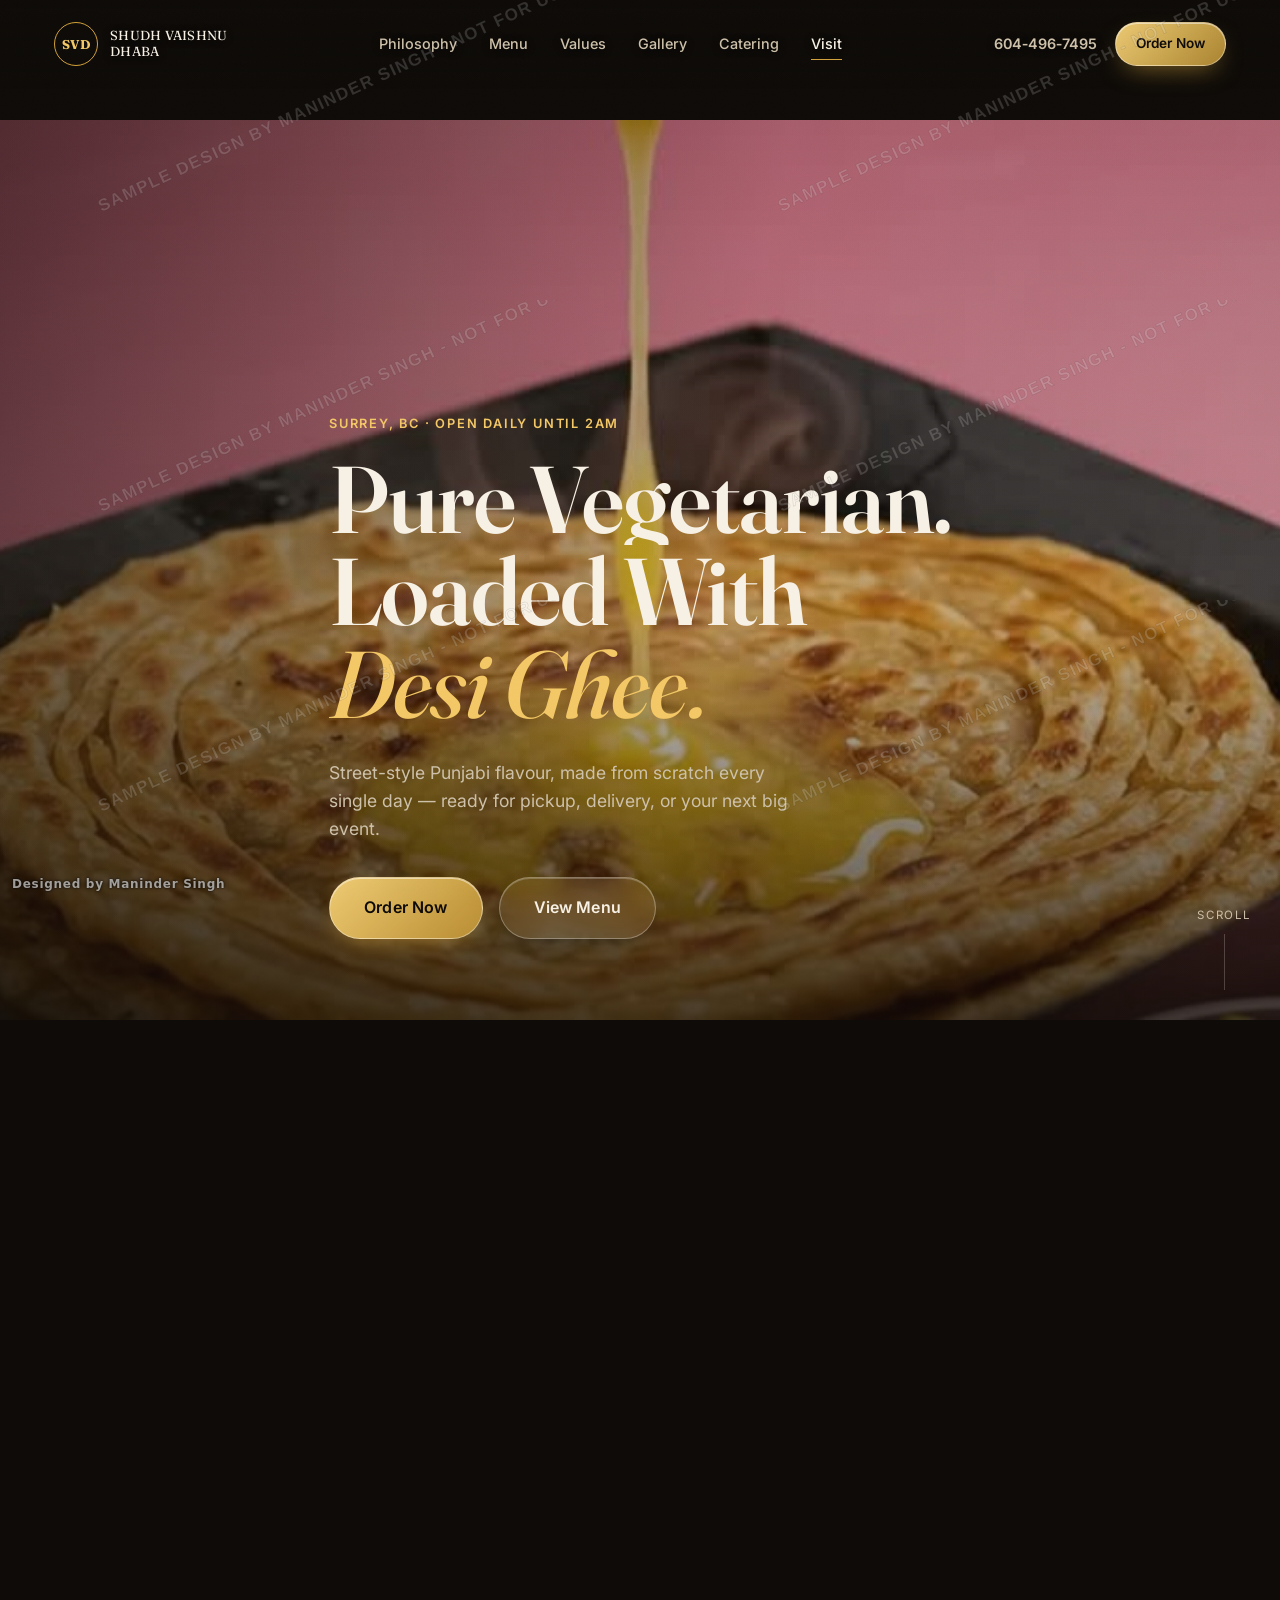
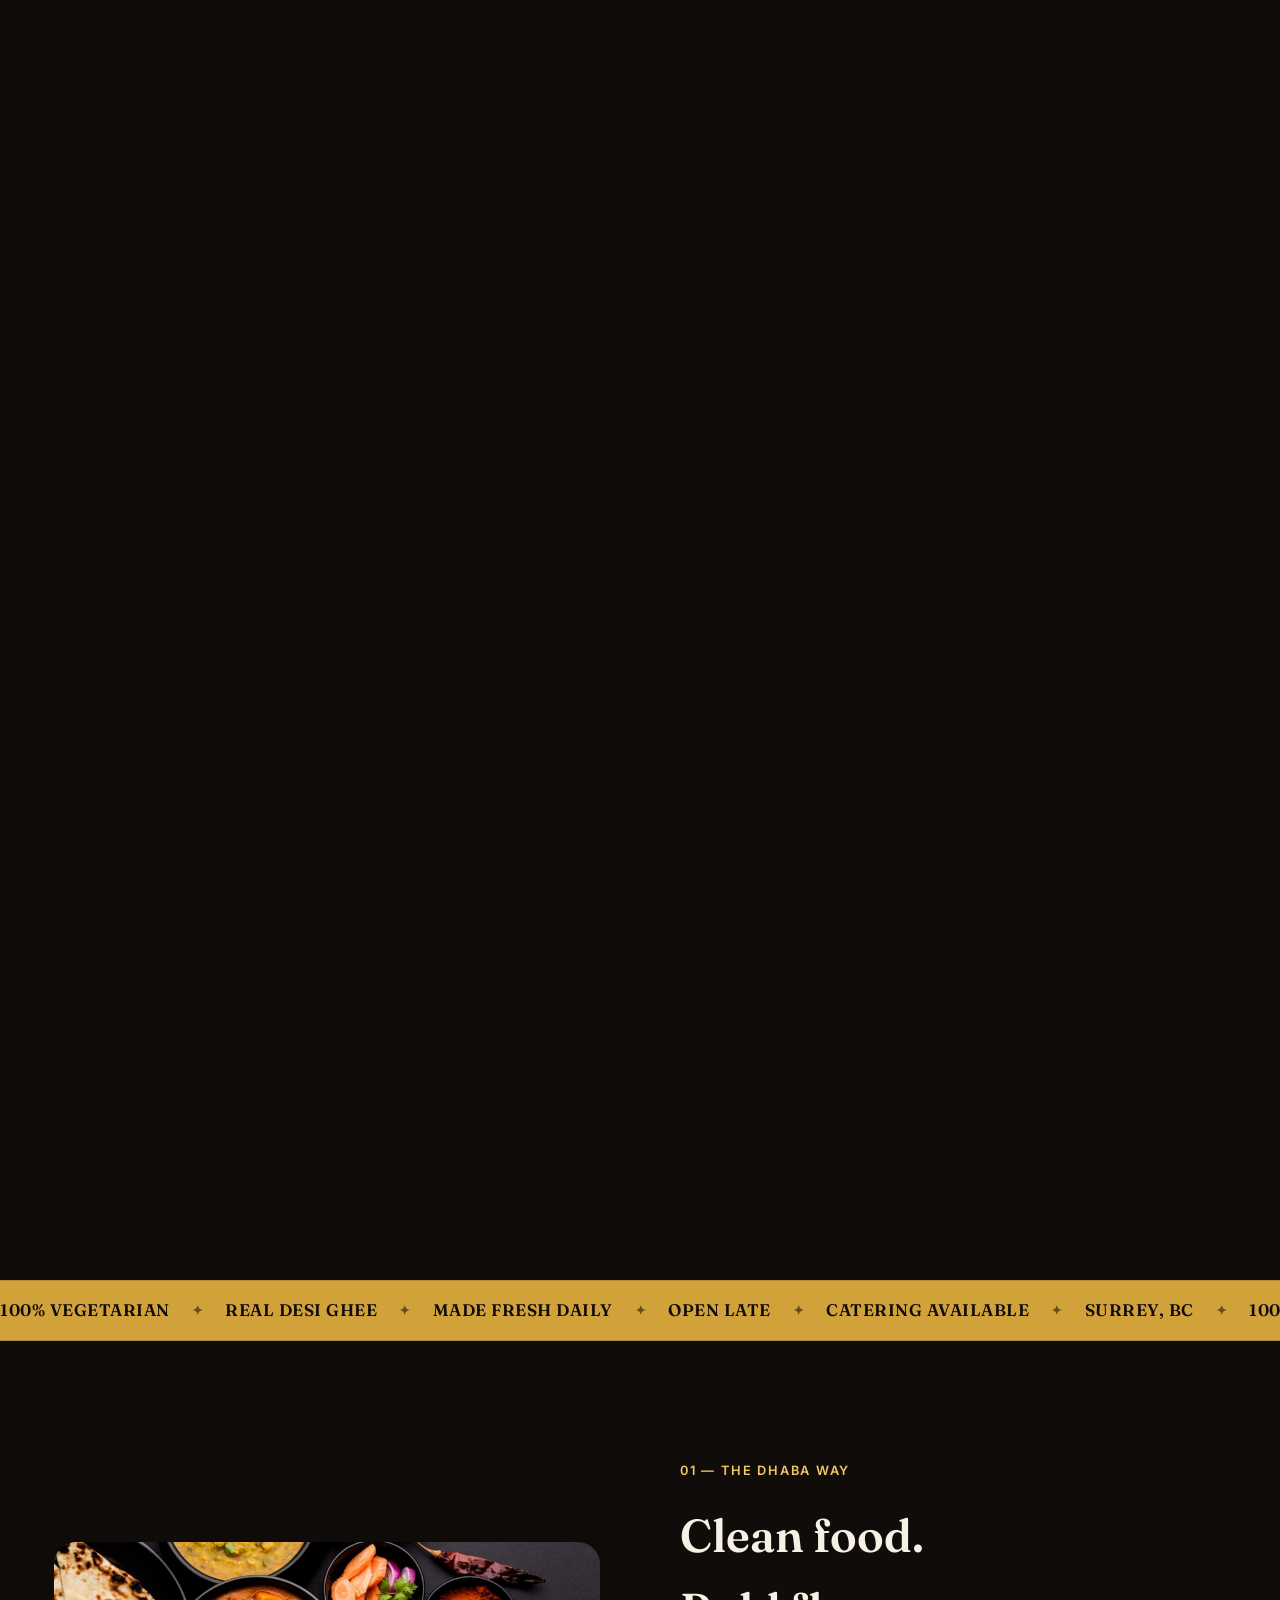
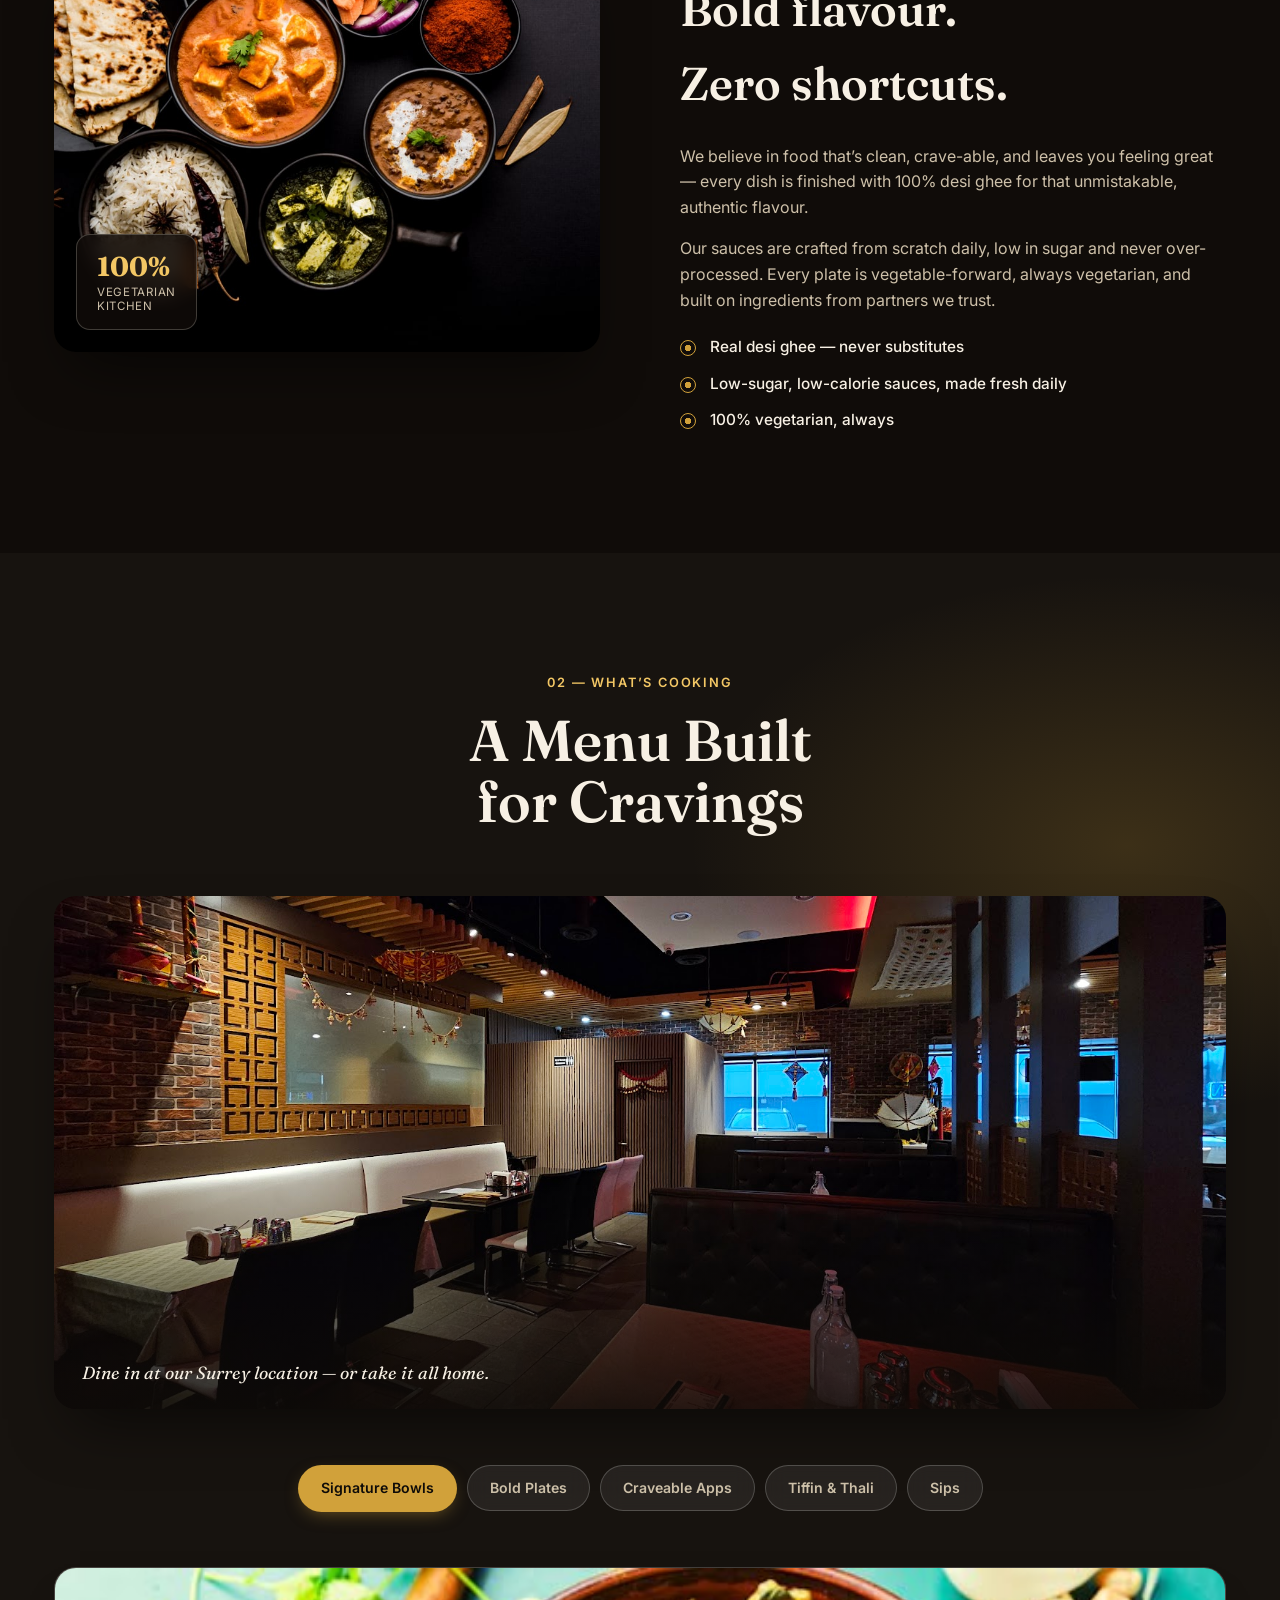
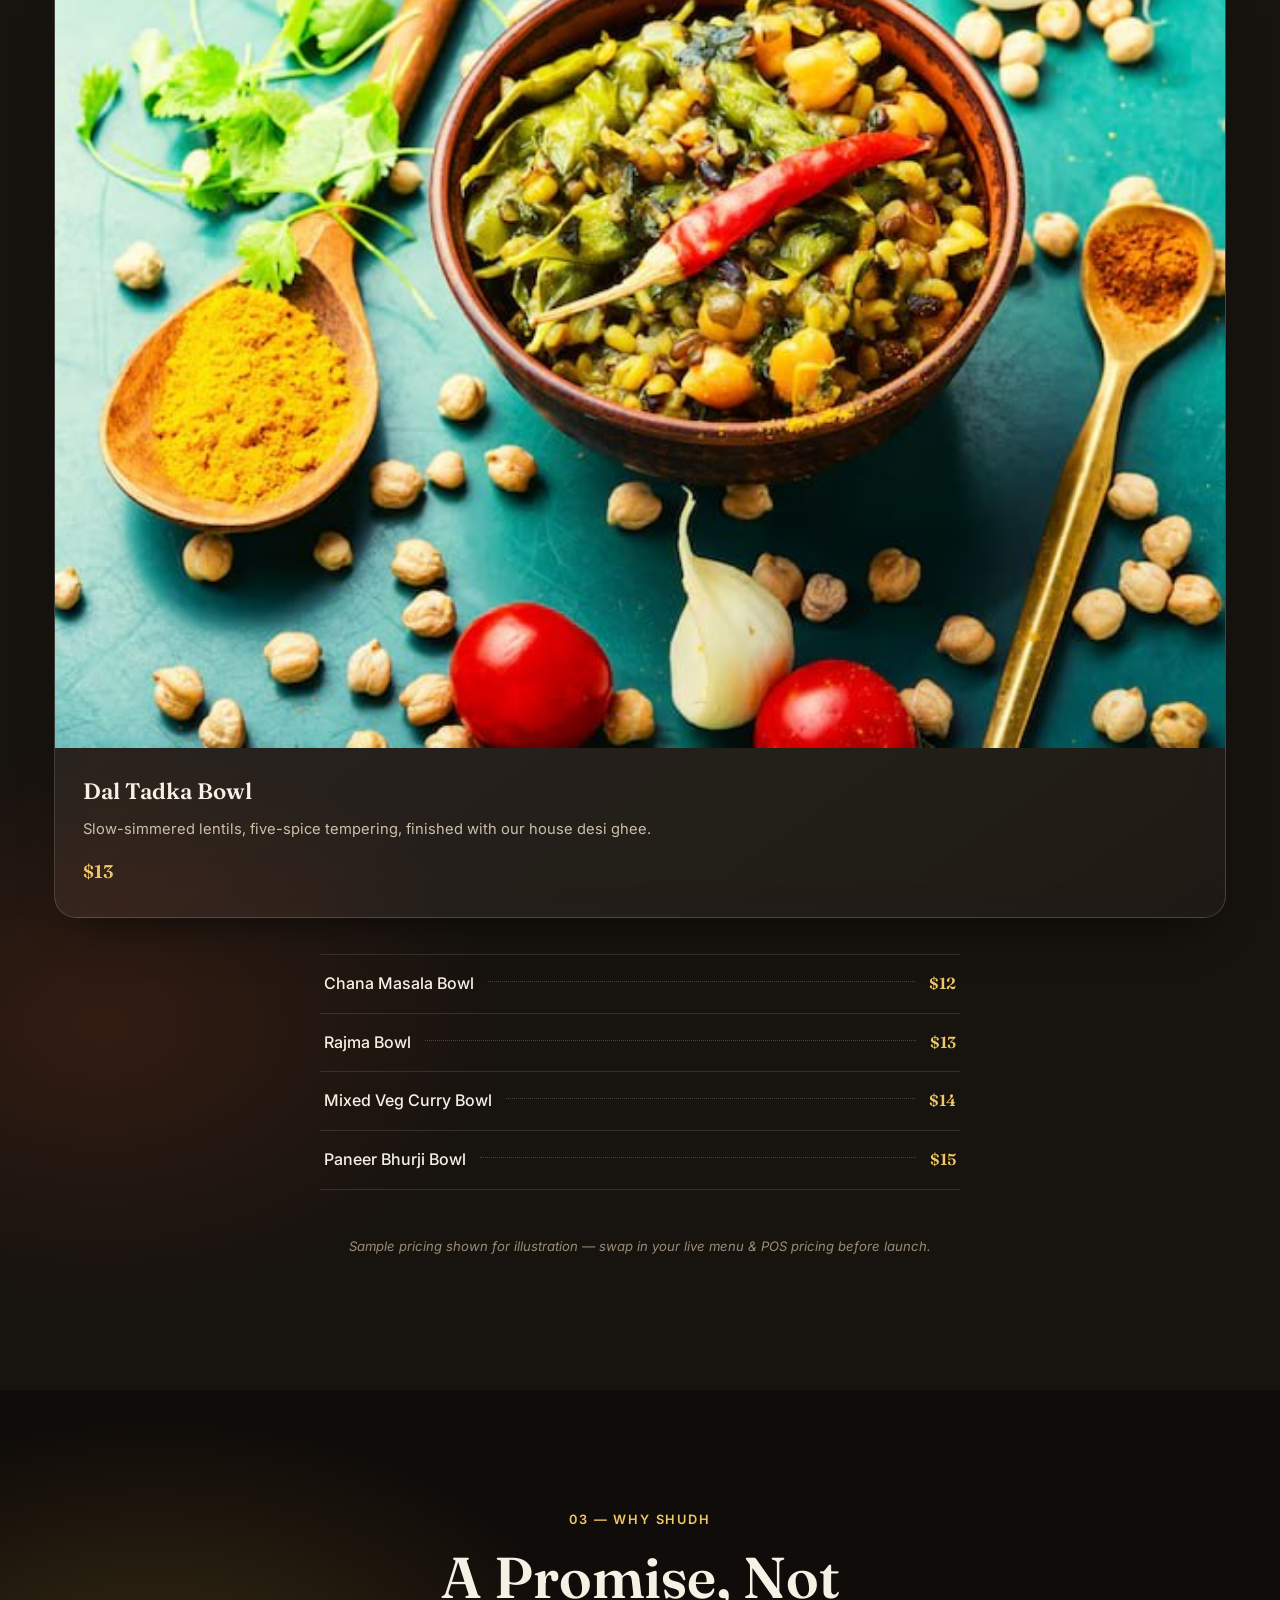
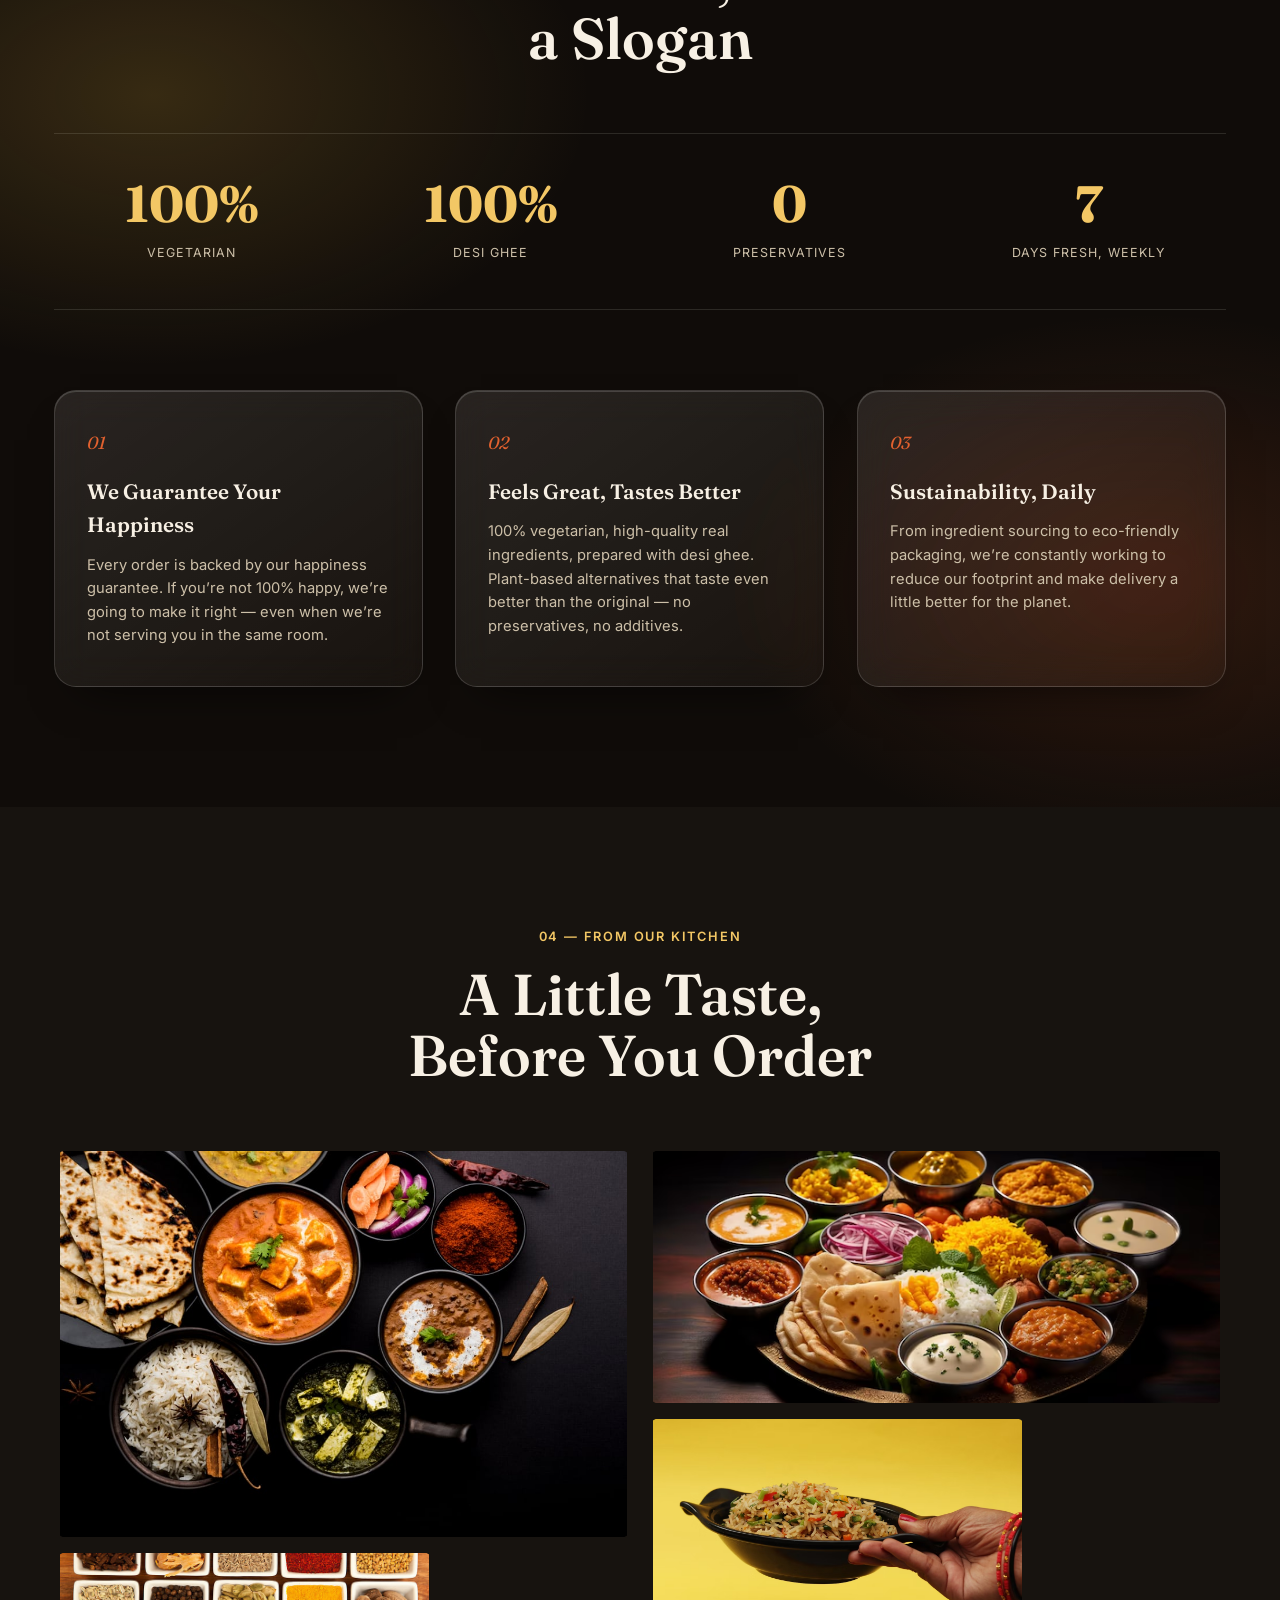
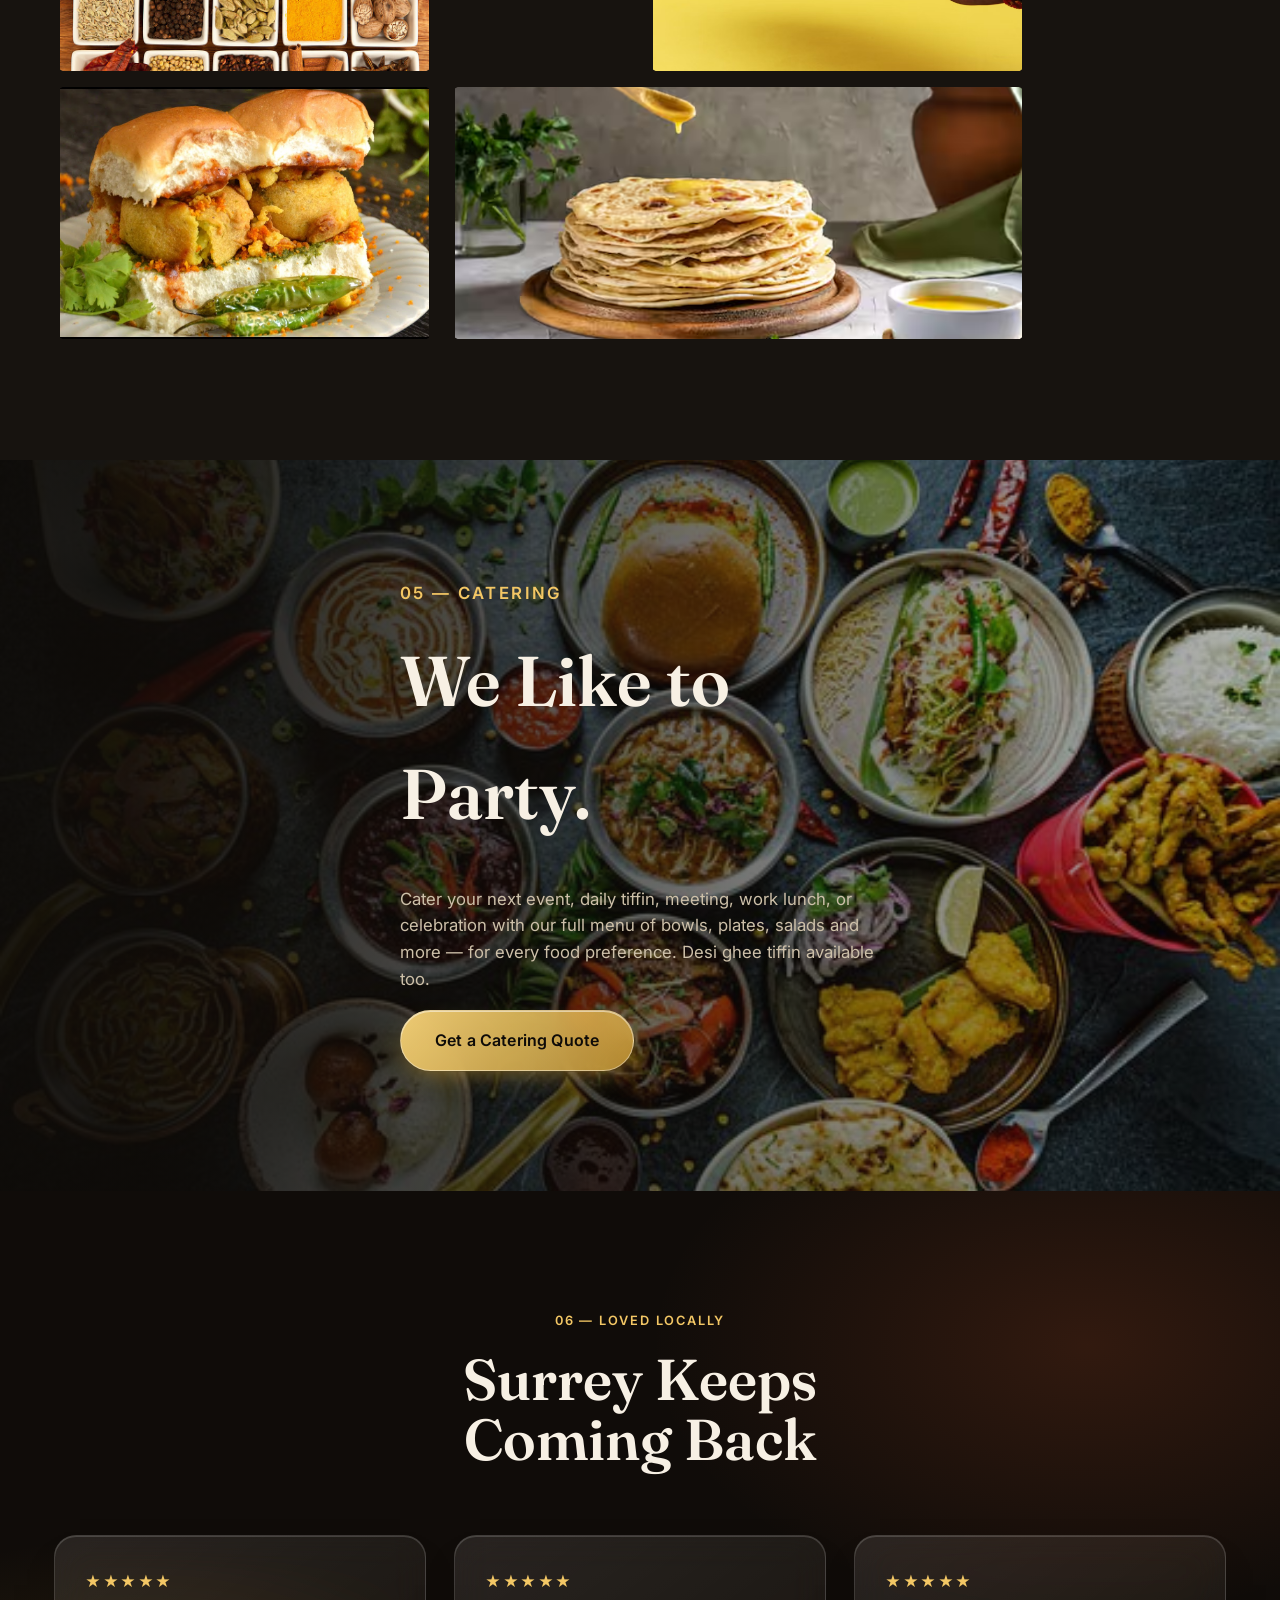
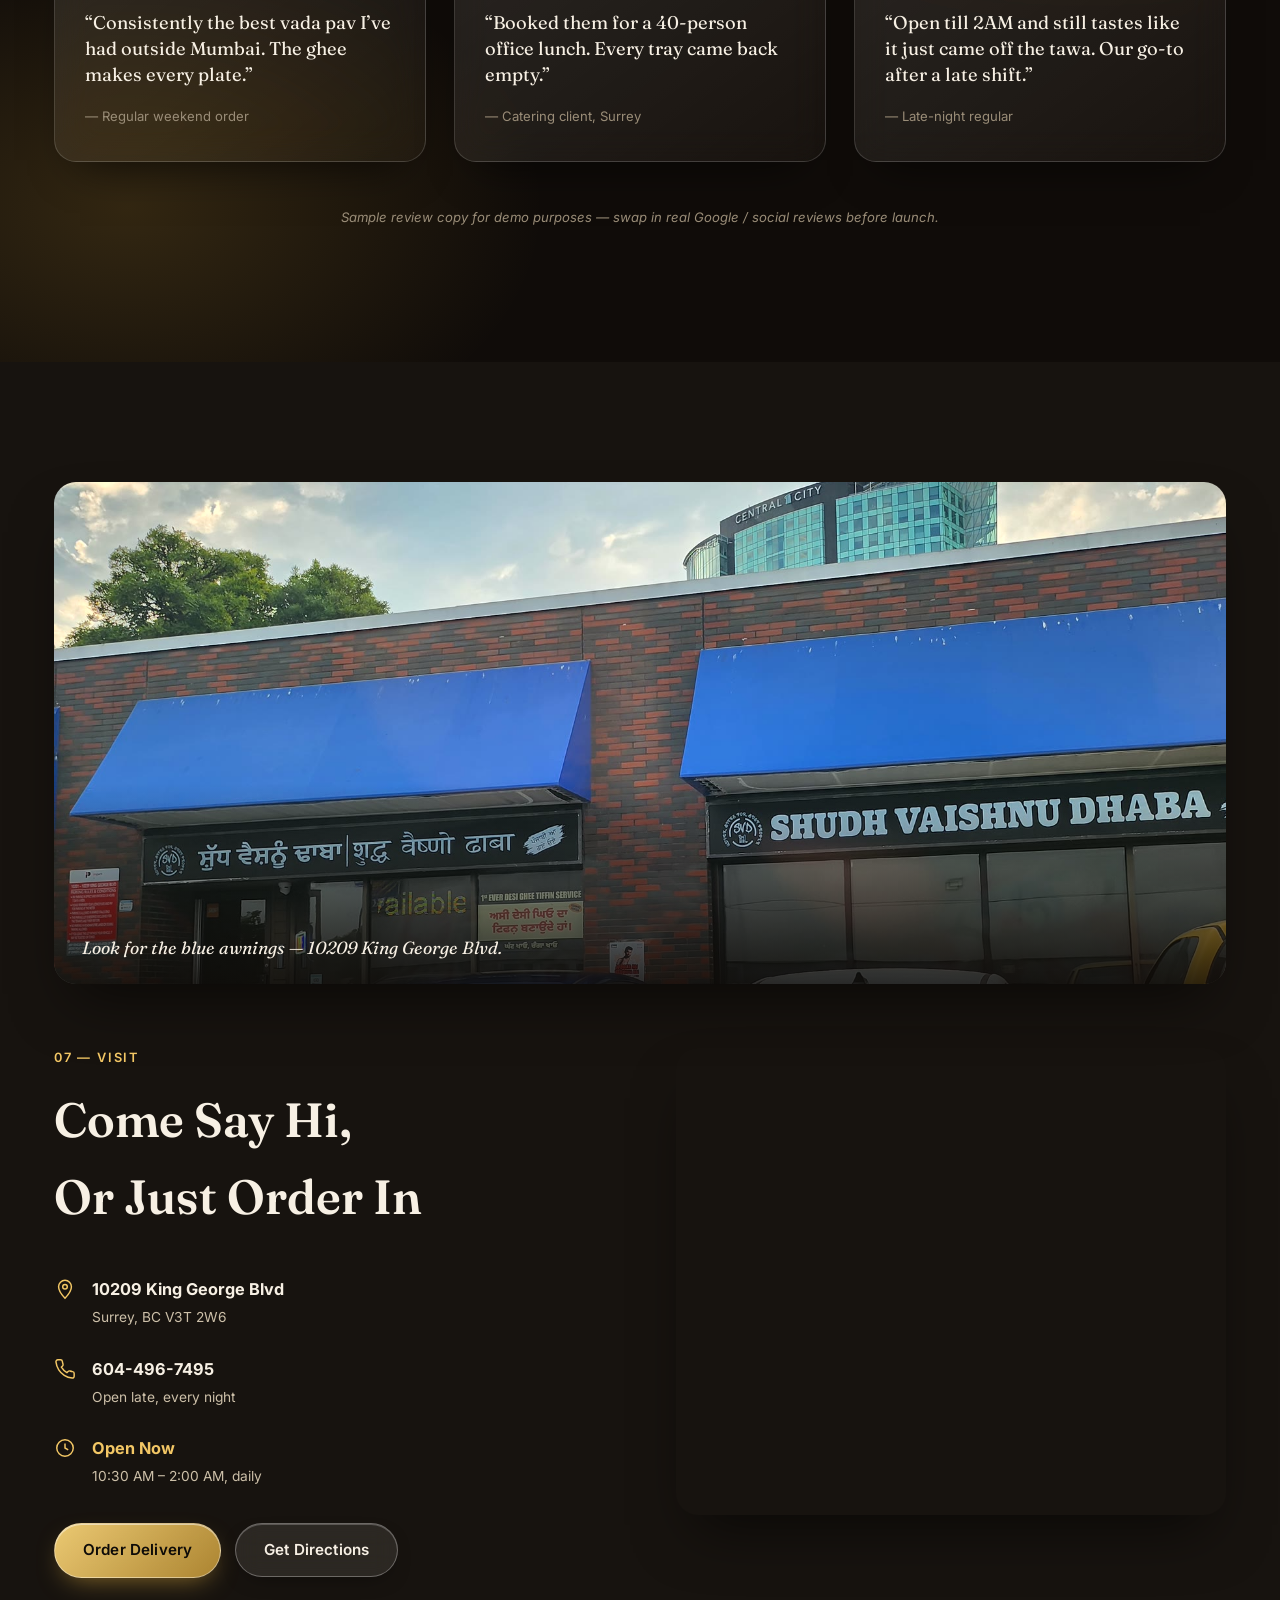
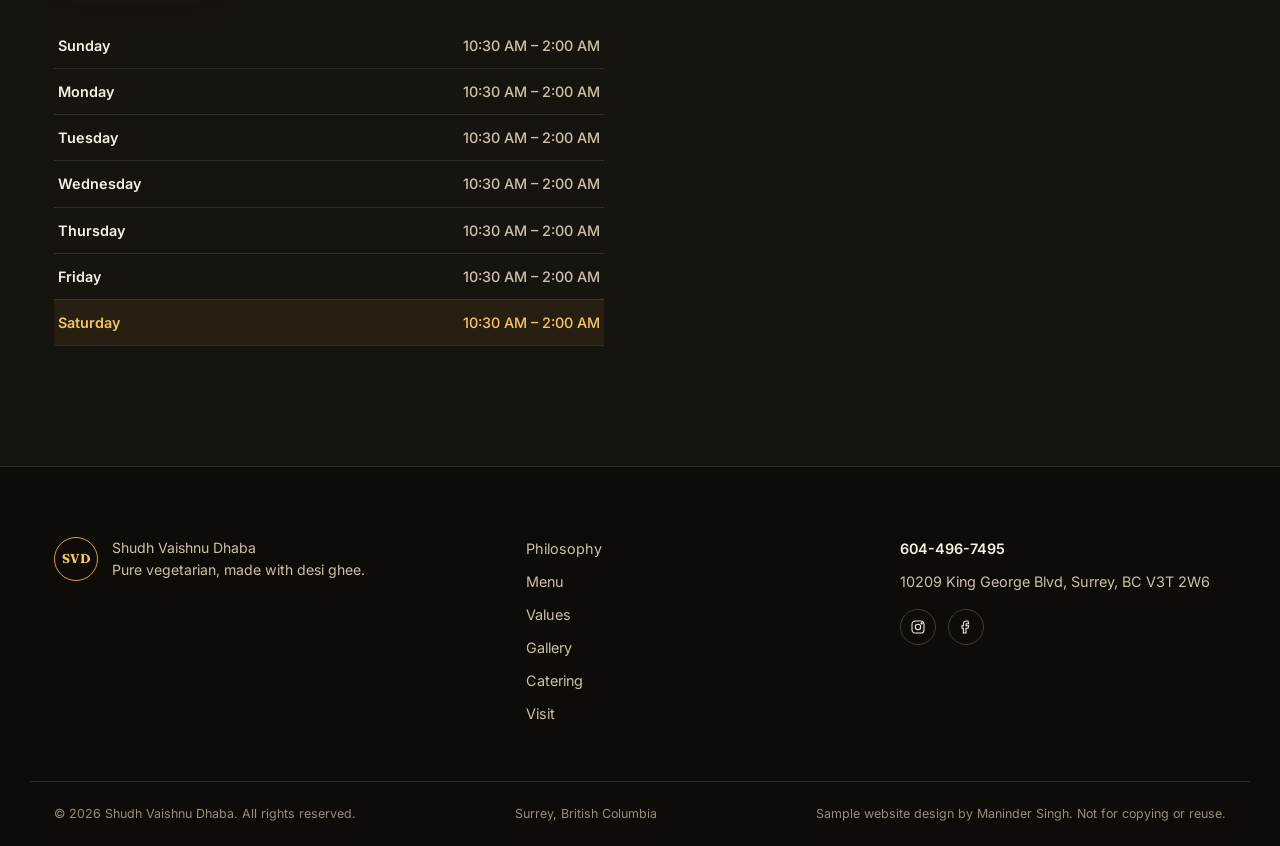
==== commit 11a6f762: "Add menu page, hero video, hours, order button, watermark and copyright footer Co-Authored-By: Claud" ====
--- a/index.html
+++ b/index.html
@@ -1,6 +1,11 @@
 <!doctype html>
 <html lang="en">
 <head>
+<!-- (c) 2026 Maninder Singh. Original design and code. Sample for the owner of Shudh Vaishnu Dhaba only. Copying or reuse without written permission is not allowed. -->
+
+<!-- (c) 2026 Maninder Singh. All rights reserved. This design and code were created by Maninder Singh as a private demo. Do not copy, reuse, clone or distribute without written permission. -->
+<meta name="author" content="Maninder Singh">
+<meta name="copyright" content="(c) 2026 Maninder Singh">
 <meta charset="UTF-8">
 <meta name="viewport" content="width=device-width, initial-scale=1.0">
 <title>Shudh Vaishnu Dhaba — Pure Vegetarian, Made With Desi Ghee | Surrey, BC</title>
@@ -9,7 +14,106 @@
 <link rel="preconnect" href="https://fonts.gstatic.com" crossorigin>
 <link href="https://fonts.googleapis.com/css2?family=Fraunces:ital,opsz,wght@0,9..144,300;0,9..144,500;0,9..144,600;0,9..144,700;0,9..144,900;1,9..144,500;1,9..144,600&family=Inter:wght@400;500;600;700;800&display=swap" rel="stylesheet">
 <link rel="stylesheet" href="assets/css/style.css">
-</head>
+
+<style id="ghee-scroll-style">
+/* The hero itself is the scroll-controlled video: tall section, sticky screen-sized stage, scroll sets the video time. */
+.hero.ghee-scroll{display:block;height:320vh;min-height:0;overflow:visible;align-items:stretch;background:#0e0b08;--p:0;}
+.hero.ghee-scroll .ghee-sticky{position:sticky;top:0;height:100vh;height:100svh;overflow:hidden;display:flex;align-items:flex-end;}
+.ghee-sticky video{position:absolute;inset:0;width:100%;height:100%;object-fit:cover;object-position:50% 60%;}
+/* Lighter than the old photo overlay so the video stays visible, but the words stay readable. */
+.hero.ghee-scroll .hero-overlay{
+  background:
+    linear-gradient(0deg, rgba(14,11,8,.72) 0%, rgba(14,11,8,.2) 45%, rgba(14,11,8,.28) 100%),
+    linear-gradient(100deg, rgba(14,11,8,.55) 0%, rgba(14,11,8,.05) 55%);
+}
+@media (max-width:700px){
+  .hero.ghee-scroll{height:280vh;}
+  .ghee-sticky video{object-position:50% 50%;}
+}
+@media (prefers-reduced-motion:reduce){
+  .hero.ghee-scroll{height:auto;min-height:100svh;}
+  .hero.ghee-scroll .ghee-sticky{position:relative;}
+}
+</style><style id="glass-style">
+/* Glass look: see-through nav, glass buttons, frosted cards, soft color glows behind them. */
+
+/* ---- Nav bar ---- */
+.site-header{background:linear-gradient(180deg,rgba(14,11,8,.4),rgba(14,11,8,0));}
+.site-header.scrolled{
+  background:rgba(28,20,12,.30);
+  -webkit-backdrop-filter:blur(22px) saturate(1.6);backdrop-filter:blur(22px) saturate(1.6);
+  border-bottom-color:rgba(255,255,255,.16);
+  box-shadow:0 10px 30px -18px rgba(0,0,0,.7),inset 0 -1px 0 rgba(255,255,255,.05);
+}
+.main-nav a,.header-phone,.brand-name{text-shadow:0 1px 8px rgba(0,0,0,.45);}
+.mobile-nav{
+  background:rgba(14,11,8,.72);
+  -webkit-backdrop-filter:blur(26px) saturate(1.5);backdrop-filter:blur(26px) saturate(1.5);
+}
+
+/* ---- Buttons ---- */
+.btn{transition:transform .35s var(--ease),background .3s,border-color .3s,color .3s,box-shadow .3s;}
+.btn-primary{
+  background:linear-gradient(135deg,rgba(247,211,120,.95),rgba(209,161,58,.80));
+  border:1px solid rgba(255,255,255,.38);
+  -webkit-backdrop-filter:blur(12px) saturate(1.4);backdrop-filter:blur(12px) saturate(1.4);
+  box-shadow:inset 0 1px 0 rgba(255,255,255,.5),0 10px 26px -10px rgba(209,161,58,.65);
+}
+.btn-primary:hover{
+  background:linear-gradient(135deg,rgba(255,224,140,1),rgba(227,180,70,.92));
+  box-shadow:inset 0 1px 0 rgba(255,255,255,.6),0 14px 30px -10px rgba(243,199,101,.75);
+}
+.btn-outline{
+  background:rgba(255,255,255,.09);
+  border:1px solid rgba(255,255,255,.3);
+  -webkit-backdrop-filter:blur(12px) saturate(1.4);backdrop-filter:blur(12px) saturate(1.4);
+  box-shadow:inset 0 1px 0 rgba(255,255,255,.22),0 8px 22px -12px rgba(0,0,0,.6);
+}
+.btn-outline:hover{background:rgba(255,255,255,.17);border-color:rgba(243,199,101,.75);}
+.tab-btn:not(.active){
+  background:rgba(255,255,255,.07);border-color:rgba(255,255,255,.2);
+  -webkit-backdrop-filter:blur(10px);backdrop-filter:blur(10px);
+}
+
+/* ---- Cards ---- */
+.dish-feature,.value-card,.quote-card{
+  background:linear-gradient(145deg,rgba(255,255,255,.10),rgba(255,255,255,.03));
+  border:1px solid rgba(255,255,255,.15);
+  -webkit-backdrop-filter:blur(18px) saturate(1.4);backdrop-filter:blur(18px) saturate(1.4);
+  box-shadow:inset 0 1px 0 rgba(255,255,255,.16),0 24px 44px -26px rgba(0,0,0,.75);
+}
+.value-card:hover{border-color:rgba(243,199,101,.7);}
+.quote-card:hover{border-color:rgba(255,255,255,.3);}
+
+/* ---- Soft glows behind the card sections (glass needs something to blur) ---- */
+.menu-section{background:
+  radial-gradient(42rem 26rem at 88% 12%,rgba(209,161,58,.20),transparent 65%),
+  radial-gradient(38rem 26rem at 8% 85%,rgba(193,74,36,.16),transparent 65%),
+  var(--bg-alt);}
+.values{background:
+  radial-gradient(42rem 26rem at 12% 30%,rgba(209,161,58,.20),transparent 65%),
+  radial-gradient(40rem 26rem at 90% 78%,rgba(226,97,47,.16),transparent 65%),
+  var(--bg);}
+.community{background:
+  radial-gradient(42rem 26rem at 85% 20%,rgba(226,97,47,.16),transparent 65%),
+  radial-gradient(40rem 26rem at 10% 80%,rgba(209,161,58,.18),transparent 65%),
+  var(--bg);}
+
+/* Browsers without blur support: make the glass a little more solid so text stays readable. */
+@supports not ((backdrop-filter:blur(1px)) or (-webkit-backdrop-filter:blur(1px))){
+  .site-header.scrolled{background:rgba(24,17,10,.85);}
+  .dish-feature,.value-card,.quote-card{background:rgba(40,30,20,.85);}
+}
+</style>
+<style id="hover-fx">
+@media (hover:hover){
+  .btn,.tab-btn,.nav-toggle,.lightbox-close,.lightbox-nav,.gallery-item{cursor:pointer;transition:transform .3s ease,background .3s,border-color .3s,color .3s,box-shadow .3s;}
+  .btn:hover,.tab-btn:hover,.nav-toggle:hover{transform:translateY(-2px);box-shadow:0 8px 22px rgba(243,199,101,.35);}
+  .btn:active,.tab-btn:active,.nav-toggle:active{transform:translateY(0);}
+  .lightbox-close:hover,.lightbox-nav:hover{box-shadow:0 0 0 2px rgba(243,199,101,.7),0 8px 22px rgba(243,199,101,.35);background:rgba(255,255,255,.2);}
+  .gallery-item:hover{box-shadow:0 10px 28px rgba(243,199,101,.35);}
+}
+</style></head>
 <body>
 
 <div class="grain" aria-hidden="true"></div>
@@ -25,7 +129,7 @@
 
     <nav class="main-nav" id="mainNav" aria-label="Primary">
       <a href="#philosophy" data-nav>Philosophy</a>
-      <a href="#menu" data-nav>Menu</a>
+      <a href="menu.html">Menu</a>
       <a href="#values" data-nav>Values</a>
       <a href="#gallery" data-nav>Gallery</a>
       <a href="#catering" data-nav>Catering</a>
@@ -34,7 +138,7 @@
 
     <div class="header-actions">
       <a href="tel:+16044967495" class="header-phone">604&#8209;496&#8209;7495</a>
-      <a href="#visit" class="btn btn-primary btn-sm">Order Now</a>
+      <a href="https://www.ubereats.com/ca/store/shudh-vaishnu-dhaba/mDxi59yCU-KWQm2ECL5nJw?diningMode=DELIVERY&amp;ps=1&amp;sc=SEARCH_SUGGESTION" target="_blank" rel="noopener" class="btn btn-primary btn-sm">Order Now</a>
       <button class="nav-toggle" id="navToggle" aria-label="Toggle menu" aria-expanded="false" aria-controls="mobileNav">
         <span></span><span></span><span></span>
       </button>
@@ -45,7 +149,7 @@
 <div class="mobile-nav" id="mobileNav">
   <nav aria-label="Mobile">
     <a href="#philosophy" data-nav>Philosophy</a>
-    <a href="#menu" data-nav>Menu</a>
+    <a href="menu.html">Menu</a>
     <a href="#values" data-nav>Values</a>
     <a href="#gallery" data-nav>Gallery</a>
     <a href="#catering" data-nav>Catering</a>
@@ -53,18 +157,19 @@
   </nav>
   <div class="mobile-nav-footer">
     <a href="tel:+16044967495" class="btn btn-outline">Call 604-496-7495</a>
-    <a href="#visit" class="btn btn-primary">Order Now</a>
+    <a href="https://www.ubereats.com/ca/store/shudh-vaishnu-dhaba/mDxi59yCU-KWQm2ECL5nJw?diningMode=DELIVERY&amp;ps=1&amp;sc=SEARCH_SUGGESTION" target="_blank" rel="noopener" class="btn btn-primary">Order Now</a>
   </div>
 </div>
 
 <main id="main">
 
   <!-- HERO -->
-  <section class="hero" id="home">
-    <div class="hero-bg" style="background-image:url('assets/img/ghee-on-chapati.png')"></div>
+  <section class="hero ghee-scroll" id="home">
+    <div class="ghee-sticky">
+      <video id="gheeVideo" muted playsinline preload="auto" poster="assets/video/ghee-poster.jpg" tabindex="-1" aria-hidden="true"></video>
     <div class="hero-overlay"></div>
     <div class="hero-content container">
-      <p class="eyebrow reveal">Surrey, BC &middot; Open Daily Until 3AM</p>
+      <p class="eyebrow reveal">Surrey, BC &middot; Open Daily Until 2AM</p>
       <h1 class="hero-title">
         <span class="line reveal">Pure Vegetarian.</span>
         <span class="line reveal" style="--d:.12s">Loaded With</span>
@@ -72,14 +177,15 @@
       </h1>
       <p class="hero-sub reveal" style="--d:.36s">Street-style Punjabi flavour, made from scratch every single day — ready for pickup, delivery, or your next big event.</p>
       <div class="hero-actions reveal" style="--d:.48s">
-        <a href="#visit" class="btn btn-primary btn-lg">Order Now</a>
-        <a href="#menu" class="btn btn-outline btn-lg">View Menu</a>
+        <a href="https://www.ubereats.com/ca/store/shudh-vaishnu-dhaba/mDxi59yCU-KWQm2ECL5nJw?diningMode=DELIVERY&amp;ps=1&amp;sc=SEARCH_SUGGESTION" target="_blank" rel="noopener" class="btn btn-primary btn-lg">Order Now</a>
+        <a href="menu.html" class="btn btn-outline btn-lg">View Menu</a>
       </div>
     </div>
     <a href="#philosophy" class="hero-scroll" aria-label="Scroll to content">
       <span>Scroll</span>
       <div class="scroll-line"><i></i></div>
     </a>
+    </div>
   </section>
 
   <!-- MARQUEE -->
@@ -332,7 +438,7 @@
         </figure>
         <figure class="quote-card reveal" style="--d:.2s">
           <div class="stars" aria-hidden="true">&#9733;&#9733;&#9733;&#9733;&#9733;</div>
-          <blockquote>&ldquo;Open till 3AM and still tastes like it just came off the tawa. Our go-to after a late shift.&rdquo;</blockquote>
+          <blockquote>&ldquo;Open till 2AM and still tastes like it just came off the tawa. Our go-to after a late shift.&rdquo;</blockquote>
           <figcaption>&mdash; Late-night regular</figcaption>
         </figure>
       </div>
@@ -373,24 +479,24 @@
           <svg viewBox="0 0 24 24" fill="none" stroke="currentColor" stroke-width="1.6"><circle cx="12" cy="12" r="9"/><path d="M12 7v5l3.5 2"/></svg>
           <div>
             <strong id="openStatus">Checking hours&hellip;</strong>
-            <span>10:30 AM &ndash; 3:00 AM, daily</span>
+            <span>10:30 AM &ndash; 2:00 AM, daily</span>
           </div>
         </div>
 
         <div class="visit-actions">
-          <a href="#" id="orderLink" class="btn btn-primary">Order Delivery</a>
+          <a href="https://www.ubereats.com/ca/store/shudh-vaishnu-dhaba/mDxi59yCU-KWQm2ECL5nJw?diningMode=DELIVERY&amp;ps=1&amp;sc=SEARCH_SUGGESTION" target="_blank" rel="noopener" id="orderLink" class="btn btn-primary">Order Delivery</a>
           <a href="https://www.google.com/maps?q=10209+King+George+Blvd,+Surrey,+BC+V3T+2W6" target="_blank" rel="noopener" class="btn btn-outline">Get Directions</a>
         </div>
 
         <table class="hours-table" id="hoursTable">
           <tbody>
-            <tr data-day="0"><th>Sunday</th><td>10:30 AM &ndash; 3:00 AM</td></tr>
-            <tr data-day="1"><th>Monday</th><td>10:30 AM &ndash; 3:00 AM</td></tr>
-            <tr data-day="2"><th>Tuesday</th><td>10:30 AM &ndash; 3:00 AM</td></tr>
-            <tr data-day="3"><th>Wednesday</th><td>10:30 AM &ndash; 3:00 AM</td></tr>
-            <tr data-day="4"><th>Thursday</th><td>10:30 AM &ndash; 3:00 AM</td></tr>
-            <tr data-day="5"><th>Friday</th><td>10:30 AM &ndash; 3:00 AM</td></tr>
-            <tr data-day="6"><th>Saturday</th><td>10:30 AM &ndash; 3:00 AM</td></tr>
+            <tr data-day="0"><th>Sunday</th><td>10:30 AM &ndash; 2:00 AM</td></tr>
+            <tr data-day="1"><th>Monday</th><td>10:30 AM &ndash; 2:00 AM</td></tr>
+            <tr data-day="2"><th>Tuesday</th><td>10:30 AM &ndash; 2:00 AM</td></tr>
+            <tr data-day="3"><th>Wednesday</th><td>10:30 AM &ndash; 2:00 AM</td></tr>
+            <tr data-day="4"><th>Thursday</th><td>10:30 AM &ndash; 2:00 AM</td></tr>
+            <tr data-day="5"><th>Friday</th><td>10:30 AM &ndash; 2:00 AM</td></tr>
+            <tr data-day="6"><th>Saturday</th><td>10:30 AM &ndash; 2:00 AM</td></tr>
           </tbody>
         </table>
       </div>
@@ -403,7 +509,7 @@
 
 </main>
 
-<a class="sticky-cta" id="stickyCta" href="#visit">
+<a class="sticky-cta" id="stickyCta" href="https://www.ubereats.com/ca/store/shudh-vaishnu-dhaba/mDxi59yCU-KWQm2ECL5nJw?diningMode=DELIVERY&amp;ps=1&amp;sc=SEARCH_SUGGESTION" target="_blank" rel="noopener">
   <span class="sticky-cta-main">Order Now</span>
   <span class="sticky-cta-sub" id="stickyCtaStatus">&nbsp;</span>
 </a>
@@ -416,7 +522,7 @@
     </div>
     <nav class="footer-nav" aria-label="Footer">
       <a href="#philosophy" data-nav>Philosophy</a>
-      <a href="#menu" data-nav>Menu</a>
+      <a href="menu.html">Menu</a>
       <a href="#values" data-nav>Values</a>
       <a href="#gallery" data-nav>Gallery</a>
       <a href="#catering" data-nav>Catering</a>
@@ -426,7 +532,7 @@
       <a href="tel:+16044967495">604-496-7495</a>
       <span>10209 King George Blvd, Surrey, BC V3T 2W6</span>
       <div class="footer-social">
-        <a href="#" aria-label="Instagram"><svg viewBox="0 0 24 24" fill="none" stroke="currentColor" stroke-width="1.6"><rect x="3" y="3" width="18" height="18" rx="5"/><circle cx="12" cy="12" r="4"/><circle cx="17.5" cy="6.5" r="1"/></svg></a>
+        <a href="https://www.instagram.com/shudhvaishnudhaba?stkn=MW9uZDRxa2ZlOHoyeA==" target="_blank" rel="noopener" aria-label="Instagram"><svg viewBox="0 0 24 24" fill="none" stroke="currentColor" stroke-width="1.6"><rect x="3" y="3" width="18" height="18" rx="5"/><circle cx="12" cy="12" r="4"/><circle cx="17.5" cy="6.5" r="1"/></svg></a>
         <a href="#" aria-label="Facebook"><svg viewBox="0 0 24 24" fill="none" stroke="currentColor" stroke-width="1.6"><path d="M15 3h-2a5 5 0 0 0-5 5v2H6v4h2v7h4v-7h3l1-4h-4V8a1 1 0 0 1 1-1h3Z"/></svg></a>
       </div>
     </div>
@@ -434,6 +540,7 @@
   <div class="footer-bottom container">
     <span>&copy; <span id="year"></span> Shudh Vaishnu Dhaba. All rights reserved.</span>
     <span>Surrey, British Columbia</span>
+    <span>Sample website design by Maninder Singh. Not for copying or reuse.</span>
   </div>
 </footer>
 
@@ -446,5 +553,69 @@
 </div>
 
 <script src="assets/js/main.js"></script>
+<script id="ghee-scroll-script">
+(function(){
+  var sec = document.getElementById('home');
+  var v = document.getElementById('gheeVideo');
+  if (!sec || !v) return;
+
+  // Phones get the smaller file so the page loads faster.
+  var small = window.matchMedia('(max-width:700px)').matches;
+  v.src = small ? 'assets/video/ghee-pour-mobile.mp4' : 'assets/video/ghee-pour.mp4';
+
+  var reduce = window.matchMedia('(prefers-reduced-motion: reduce)').matches;
+  var dur = 0, target = 0, shown = 0, ready = false, ticking = false;
+
+  // 0 when the section reaches the top of the screen, 1 when it is about to leave.
+  function progress(){
+    var total = sec.offsetHeight - window.innerHeight;
+    if (total <= 0) return 0;
+    return Math.min(1, Math.max(0, -sec.getBoundingClientRect().top / total));
+  }
+
+  function queue(){
+    if (!ticking){ ticking = true; requestAnimationFrame(tick); }
+  }
+
+  function onScroll(){
+    target = progress();
+    sec.style.setProperty('--p', target.toFixed(3));
+    queue();
+  }
+
+  // Glide toward the scroll position so the video feels smooth, not jumpy.
+  function tick(){
+    ticking = false;
+    if (!ready) return;
+    if (v.seeking){ queue(); return; }
+    shown += (target - shown) * 0.2;
+    if (Math.abs(target - shown) < 0.0005) shown = target;
+    var t = Math.min(shown * dur, dur - 0.05);
+    if (Math.abs(v.currentTime - t) > 0.01) v.currentTime = t;
+    if (shown !== target) queue();
+  }
+
+  v.addEventListener('loadedmetadata', function(){
+    dur = v.duration || 10;
+    ready = true;
+    if (reduce){ v.currentTime = dur * 0.7; return; }
+    // iPhone Safari only draws seeked frames after the video has started once.
+    var pr = v.play();
+    if (pr && pr.then) pr.then(function(){ v.pause(); }).catch(function(){});
+    onScroll();
+  });
+
+  if (!reduce){
+    window.addEventListener('scroll', onScroll, { passive: true });
+    window.addEventListener('resize', onScroll);
+  }
+})();
+</script>
+
+<style id="wm-tile">.wm-tile{position:fixed;inset:0;z-index:99998;pointer-events:none;user-select:none;-webkit-user-select:none;background-image:url("data:image/svg+xml,%3Csvg xmlns='http://www.w3.org/2000/svg' width='680' height='300'%3E%3Ctext x='340' y='150' text-anchor='middle' transform='rotate%28-25 230 130%29' font-family='Arial,sans-serif' font-size='17' font-weight='700' letter-spacing='1.5' fill='white' fill-opacity='0.16' stroke='black' stroke-opacity='0.12' stroke-width='0.6'%3ESAMPLE DESIGN BY MANINDER SINGH - NOT FOR USE%3C/text%3E%3C/svg%3E");background-repeat:repeat;}@media print{.wm-tile{display:block}}</style>
+<div class="wm-tile" aria-hidden="true"></div>
+<style id="wm-style">.wm-mark{position:fixed;left:12px;bottom:10px;z-index:99999;font:600 12px/1 system-ui,Arial,sans-serif;letter-spacing:.06em;color:rgba(255,255,255,.6);text-shadow:0 0 4px rgba(0,0,0,.7),0 0 2px rgba(0,0,0,.7);pointer-events:none;user-select:none;-webkit-user-select:none;}</style>
+<div class="wm-mark" aria-hidden="true">Designed by Maninder Singh</div>
+<script>console.log('%c(c) 2026 Maninder Singh - design and code. Not for copying or reuse.','color:#f3c765;font-weight:bold;font-size:13px');</script>
 </body>
 </html>
